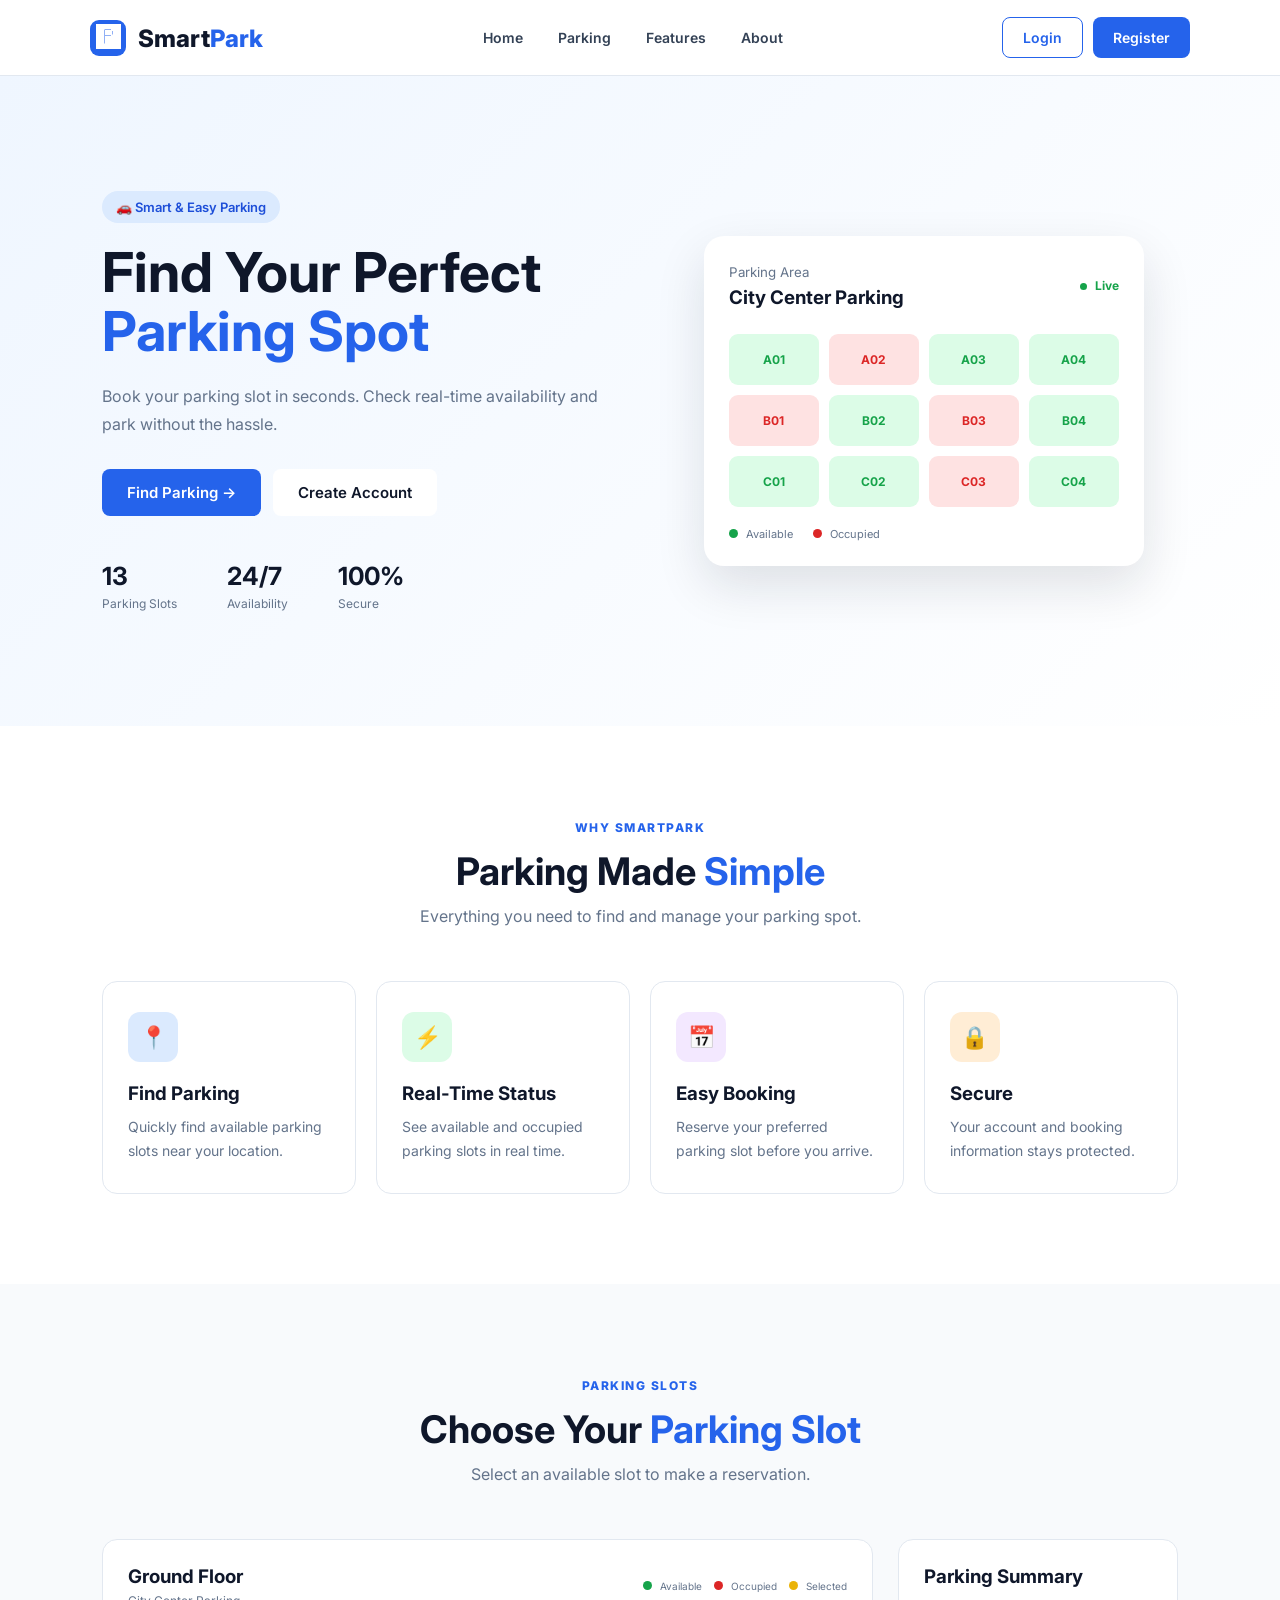
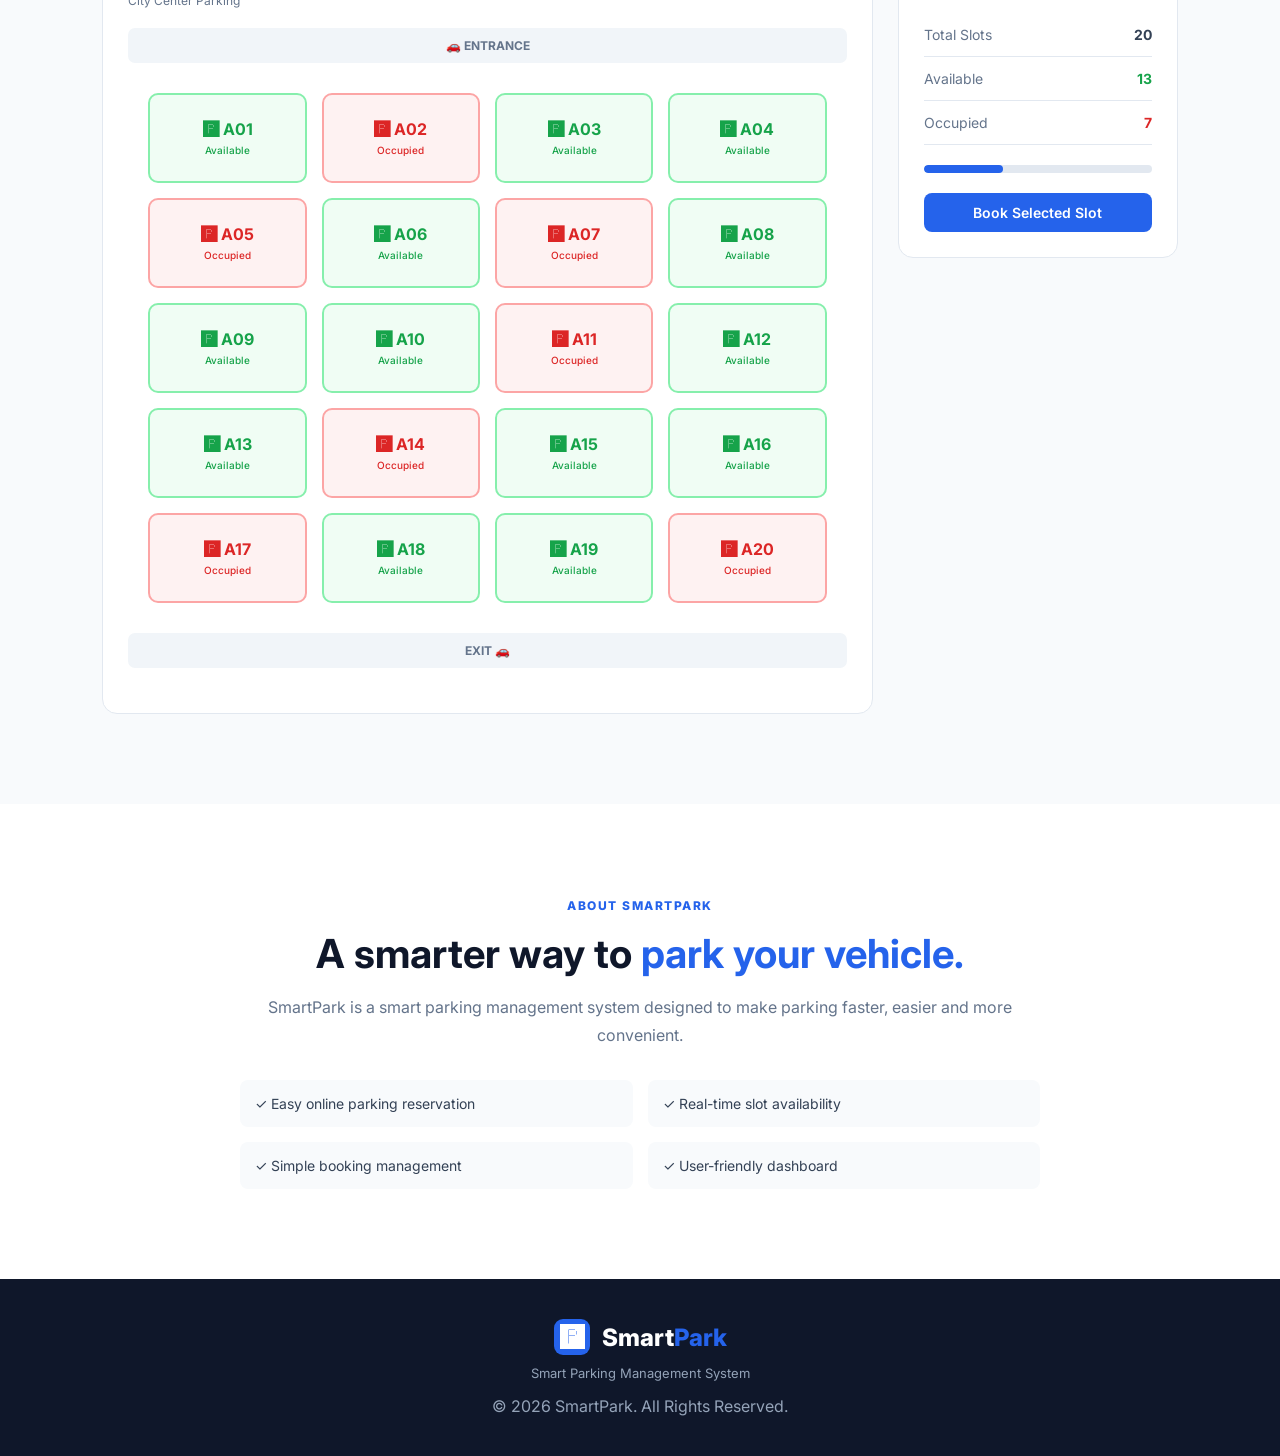
==== src/main/resources/static/index.html @ 247ecb67 "feat: complete SmartPark smart working parking system with live hybrid engine and admin controls" ====
<!DOCTYPE html>
<html lang="en">
<head>
    <meta charset="UTF-8">
    <meta name="viewport" content="width=device-width, initial-scale=1.0">
    <title>SmartPark - Smart Parking System</title>

    <link rel="preconnect" href="https://fonts.googleapis.com">
    <link rel="preconnect" href="https://fonts.gstatic.com" crossorigin>
    <link href="https://fonts.googleapis.com/css2?family=Inter:wght@400;500;600;700;800&display=swap" rel="stylesheet">

    <link rel="stylesheet" href="style.css">
</head>

<body>

<!-- ================= NAVBAR ================= -->
<header class="navbar">

    <div class="logo">
        <span class="logo-icon">🅿</span>
        Smart<span>Park</span>
    </div>

    <nav id="mainNav">
        <a href="#home" onclick="if(window.innerWidth<=768)toggleMenu()">Home</a>
        <a href="#parking" onclick="if(window.innerWidth<=768)toggleMenu()">Parking</a>
        <a href="#features" onclick="if(window.innerWidth<=768)toggleMenu()">Features</a>
        <a href="#about" onclick="if(window.innerWidth<=768)toggleMenu()">About</a>
        <div class="mobile-only-buttons" id="mobileNavButtons" style="display:none; flex-direction:column; gap:10px; margin-top:12px; padding-top:12px; border-top:1px solid #e2e8f0;"></div>
    </nav>

    <div class="nav-buttons" id="navButtons">

        <button
            class="btn btn-outline"
            onclick="openLogin()">
            Login
        </button>

        <button
            class="btn btn-primary"
            onclick="openRegister()">
            Register
        </button>

    </div>

    <button
        class="mobile-menu"
        onclick="toggleMenu()">
        ☰
    </button>

</header>

<!-- ================= HERO ================= -->
<section class="hero" id="home">

    <div class="hero-content">

        <div class="badge">
            🚗 Smart & Easy Parking
        </div>

        <h1>
            Find Your Perfect
            <span>Parking Spot</span>
        </h1>

        <p>
            Book your parking slot in seconds. Check real-time
            availability and park without the hassle.
        </p>

        <div class="hero-buttons">
            <button class="btn btn-primary btn-large"
                    onclick="scrollToParking()">
                Find Parking →
            </button>

            <button class="btn btn-white btn-large"
                    onclick="openRegister()">
                Create Account
            </button>
        </div>

        <div class="hero-stats">
            <div>
                <strong id="heroSlots">48</strong>
                <span>Parking Slots</span>
            </div>

            <div>
                <strong>24/7</strong>
                <span>Availability</span>
            </div>

            <div>
                <strong>100%</strong>
                <span>Secure</span>
            </div>
        </div>

    </div>

    <div class="hero-visual">

        <div class="parking-card">

            <div class="card-top">
                <div>
                    <small>Parking Area</small>
                    <h3>City Center Parking</h3>
                </div>

                <span class="live">
                    <i></i> Live
                </span>
            </div>

            <div class="mini-map">

                <div class="mini-slot available">A01</div>
                <div class="mini-slot occupied">A02</div>
                <div class="mini-slot available">A03</div>
                <div class="mini-slot available">A04</div>

                <div class="mini-slot occupied">B01</div>
                <div class="mini-slot available">B02</div>
                <div class="mini-slot occupied">B03</div>
                <div class="mini-slot available">B04</div>

                <div class="mini-slot available">C01</div>
                <div class="mini-slot available">C02</div>
                <div class="mini-slot occupied">C03</div>
                <div class="mini-slot available">C04</div>

            </div>

            <div class="map-footer">
                <span><i class="dot green"></i> Available</span>
                <span><i class="dot red"></i> Occupied</span>
            </div>

        </div>

    </div>

</section>


<!-- ================= FEATURES ================= -->
<section class="section" id="features">

    <div class="section-heading">
        <span class="section-label">WHY SMARTPARK</span>
        <h2>Parking Made <span>Simple</span></h2>
        <p>
            Everything you need to find and manage your parking spot.
        </p>
    </div>

    <div class="features-grid">

        <div class="feature-card">
            <div class="feature-icon blue">📍</div>
            <h3>Find Parking</h3>
            <p>
                Quickly find available parking slots near your location.
            </p>
        </div>

        <div class="feature-card">
            <div class="feature-icon green">⚡</div>
            <h3>Real-Time Status</h3>
            <p>
                See available and occupied parking slots in real time.
            </p>
        </div>

        <div class="feature-card">
            <div class="feature-icon purple">📅</div>
            <h3>Easy Booking</h3>
            <p>
                Reserve your preferred parking slot before you arrive.
            </p>
        </div>

        <div class="feature-card">
            <div class="feature-icon orange">🔒</div>
            <h3>Secure</h3>
            <p>
                Your account and booking information stays protected.
            </p>
        </div>

    </div>

</section>


<!-- ================= PARKING ================= -->
<section class="section parking-section" id="parking">

    <div class="section-heading">
        <span class="section-label">PARKING SLOTS</span>
        <h2>Choose Your <span>Parking Slot</span></h2>
        <p>Select an available slot to make a reservation.</p>
    </div>

    <div class="parking-layout">

        <div class="parking-area">

            <div class="parking-toolbar">
                <div>
                    <h3>Ground Floor</h3>
                    <p>City Center Parking</p>
                </div>

                <div class="legend">
                    <span><i class="dot green"></i> Available</span>
                    <span><i class="dot red"></i> Occupied</span>
                    <span><i class="dot yellow"></i> Selected</span>
                </div>
            </div>

            <div class="entrance">
                🚗 ENTRANCE
            </div>

            <div class="parking-grid" id="parkingGrid">
                <!-- JavaScript slots -->
            </div>

            <div class="exit">
                EXIT 🚗
            </div>

        </div>

        <aside class="availability-card">

            <h3>Parking Summary</h3>

            <div class="summary-item">
                <span>Total Slots</span>
                <strong id="totalSlots">20</strong>
            </div>

            <div class="summary-item">
                <span>Available</span>
                <strong class="green-text" id="availableSlots">12</strong>
            </div>

            <div class="summary-item">
                <span>Occupied</span>
                <strong class="red-text" id="occupiedSlots">8</strong>
            </div>

            <div class="progress">
                <div id="progressBar"></div>
            </div>

            <button class="btn btn-primary full-btn"
                    onclick="bookSelectedSlot()">
                Book Selected Slot
            </button>

        </aside>

    </div>

</section>


<!-- ================= ABOUT ================= -->
<section class="section about-section" id="about">

    <div class="about-content">

        <span class="section-label">ABOUT SMARTPARK</span>

        <h2>
            A smarter way to
            <span>park your vehicle.</span>
        </h2>

        <p>
            SmartPark is a smart parking management system designed
            to make parking faster, easier and more convenient.
        </p>

        <div class="about-points">
            <div>✓ Easy online parking reservation</div>
            <div>✓ Real-time slot availability</div>
            <div>✓ Simple booking management</div>
            <div>✓ User-friendly dashboard</div>
        </div>

    </div>

</section>


<!-- ================= FOOTER ================= -->
<footer>

    <div class="footer-content">

        <div class="logo">
            <span class="logo-icon">🅿</span>
            Smart<span>Park</span>
        </div>

        <p>
            Smart Parking Management System
        </p>

        <div>
            © 2026 SmartPark. All Rights Reserved.
        </div>

    </div>

</footer>


<!-- ================= LOGIN MODAL ================= -->
<div class="modal-overlay" id="loginModal">

    <div class="modal">

        <button class="close-btn" onclick="closeModal('loginModal')">
            ×
        </button>

        <div class="modal-icon">🔐</div>

        <h2>Welcome Back</h2>
        <p>Login to manage your parking bookings.</p>

        <form onsubmit="loginUser(event)">

            <label>Email</label>
            <input
                type="email"
                id="loginEmail"
                placeholder="Enter your email"
                required
            >

            <label>Password</label>

            <div class="password-field">
                <input
                    type="password"
                    id="loginPassword"
                    placeholder="Enter password"
                    required
                >

                <button type="button"
                        onclick="togglePassword('loginPassword')">
                    👁
                </button>
            </div>

            <button class="btn btn-primary full-btn">
                Login
            </button>

        </form>

        <p class="switch-text">
            Don't have an account?
            <button onclick="switchToRegister()">Register</button>
        </p>

        <div style="font-size:12px; color:#475569; background:#f1f5f9; border-radius:10px; padding:12px; margin-top:16px; border:1px solid #e2e8f0; line-height:1.6;">
            <div style="font-weight:700; color:#1e293b; margin-bottom:4px;">?? Quick Demo Credentials:</div>
            <div>� <strong>Admin:</strong> <code style="background:#e2e8f0; padding:1px 4px; border-radius:4px;">admin@smartpark.com</code> / <code style="background:#e2e8f0; padding:1px 4px; border-radius:4px;">admin123</code></div>
            <div>� <strong>User:</strong> <code style="background:#e2e8f0; padding:1px 4px; border-radius:4px;">demo@user.com</code> / <code style="background:#e2e8f0; padding:1px 4px; border-radius:4px;">user123</code></div>
        </div>

    </div>

</div>


<!-- ================= REGISTER MODAL ================= -->
<div class="modal-overlay" id="registerModal">

    <div class="modal">

        <button class="close-btn"
                onclick="closeModal('registerModal')">
            ×
        </button>

        <div class="modal-icon">👤</div>

        <h2>Create Account</h2>
        <p>Register to book your parking slot.</p>

        <form onsubmit="registerUser(event)">

            <label>Full Name</label>
            <input
                type="text"
                id="registerName"
                placeholder="Enter your name"
                required
            >

            <label>Email</label>
            <input
                type="email"
                id="registerEmail"
                placeholder="Enter your email"
                required
            >

            <label>Password</label>
            <input
                type="password"
                id="registerPassword"
                placeholder="Create password"
                required
            >

            <label>Vehicle Number</label>
            <input
                type="text"
                id="registerVehicle"
                placeholder="e.g. BR01AB1234"
                required
            >

            <button class="btn btn-primary full-btn">
                Create Account
            </button>

        </form>

        <p class="switch-text">
            Already have an account?
            <button onclick="switchToLogin()">Login</button>
        </p>

    </div>

</div>


<!-- ================= BOOKING MODAL ================= -->
<div class="modal-overlay" id="bookingModal">

    <div class="modal">

        <button class="close-btn"
                onclick="closeModal('bookingModal')">
            ×
        </button>

        <div class="modal-icon">🅿️</div>

        <h2>Book Parking Slot</h2>

        <p>
            Selected Slot:
            <strong id="selectedSlotText">A01</strong>
        </p>

        <form onsubmit="confirmBooking(event)">

            <label>Vehicle Number</label>

            <input
                type="text"
                id="bookingVehicle"
                placeholder="e.g. BR01AB1234"
                required
            >

            <label>Date</label>

            <input
                type="date"
                id="bookingDate"
                required
            >

            <label>Parking Duration</label>

            <select id="bookingDuration">

                <option value="1">1 Hour - ₹20</option>
                <option value="2">2 Hours - ₹40</option>
                <option value="3">3 Hours - ₹60</option>
                <option value="4">4 Hours - ₹80</option>
                <option value="5">5 Hours - ₹100</option>

            </select>

            <div class="price-box">
                <span>Total Amount</span>
                <strong id="bookingPrice">₹20</strong>
            </div>

            <button class="btn btn-primary full-btn">
                Confirm Booking
            </button>

        </form>

    </div>

</div>


<!-- ================= DASHBOARD MODAL ================= -->
<div class="modal-overlay" id="dashboardModal">

    <div class="modal dashboard-modal">

        <button class="close-btn"
                onclick="closeModal('dashboardModal')">
            ×
        </button>

        <div class="dashboard-header">
            <div class="avatar" id="dashboardAvatar">U</div>

            <div>
                <h2 id="dashboardName">User</h2>
                <p id="dashboardEmail">user@email.com</p>
            </div>
        </div>

        <div class="dashboard-stats">

            <div>
                <strong id="myBookingCount">0</strong>
                <span>Bookings</span>
            </div>

            <div>
                <strong id="myActiveCount">0</strong>
                <span>Active</span>
            </div>

            <div>
                <strong id="mySpent">₹0</strong>
                <span>Total Spent</span>
            </div>

        </div>

        <h3 class="booking-title">My Bookings</h3>

        <div id="myBookings">
            <p class="empty-state">
                No bookings yet.
            </p>
        </div>

        <button class="btn btn-outline full-btn"
                onclick="logoutUser()">
            Logout
        </button>

    </div>

</div>
<!-- ================= ADMIN DASHBOARD ================= -->
<div class="modal-overlay" id="adminDashboardModal">

    <div class="modal dashboard-modal admin-dashboard-modal">

        <button class="close-btn"
                onclick="closeModal('adminDashboardModal')">
            ×
        </button>

        <div class="dashboard-header">

            <div class="avatar">
                A
            </div>

            <div>
                <h2>Admin Dashboard</h2>
                <p>SmartPark Management Panel</p>
            </div>

        </div>


        <!-- ADMIN STATS -->

        <div class="dashboard-stats">

            <div>
                <strong id="adminTotalSlots">0</strong>
                <span>Total Slots</span>
            </div>

            <div>
                <strong id="adminAvailableSlots">0</strong>
                <span>Available</span>
            </div>

            <div>
                <strong id="adminOccupiedSlots">0</strong>
                <span>Occupied</span>
            </div>

            <div>
                <strong id="adminTotalBookings">0</strong>
                <span>Bookings</span>
            </div>

        </div>


        <!-- SLOT MANAGEMENT -->

        <h3 class="booking-title">
            🅿️ Parking Slot Management
        </h3>

        <div id="adminSlotsList">

            <p class="empty-state">
                Loading parking slots...
            </p>

        </div>


        <!-- BOOKINGS -->

        <h3 class="booking-title">
            📋 Booking Management
        </h3>

        <div id="adminBookingsList">

            <p class="empty-state">
                Loading bookings...
            </p>

        </div>


        <button
            class="btn btn-outline full-btn"
            onclick="logoutUser()">

            Logout

        </button>

    </div>

</div>


<!-- ================= TOAST ================= -->
<div class="toast" id="toast">
    <span id="toastIcon">✓</span>
    <span id="toastMessage">Success</span>
</div>


<script src="script.js"></script>

</body>
</html>
---- src/main/resources/static/style.css ----
* {
    margin: 0;
    padding: 0;
    box-sizing: border-box;
}

:root {
    --primary: #2563eb;
    --primary-dark: #1d4ed8;
    --dark: #0f172a;
    --text: #334155;
    --muted: #64748b;
    --light: #f8fafc;
    --border: #e2e8f0;
    --green: #16a34a;
    --red: #dc2626;
    --yellow: #eab308;
}

html {
    scroll-behavior: smooth;
}

body {
    font-family: "Inter", sans-serif;
    background: #ffffff;
    color: var(--text);
}

button,
input,
select {
    font-family: inherit;
}

button {
    cursor: pointer;
}

/* ================= NAVBAR ================= */

.navbar {
    height: 76px;
    padding: 0 7%;
    display: flex;
    align-items: center;
    justify-content: space-between;
    background: white;
    border-bottom: 1px solid var(--border);
    position: sticky;
    top: 0;
    z-index: 1000;
}

.logo {
    font-size: 24px;
    font-weight: 800;
    color: var(--dark);
}

.logo span:last-child {
    color: var(--primary);
}

.logo-icon {
    display: inline-flex;
    width: 36px;
    height: 36px;
    background: var(--primary);
    color: white;
    align-items: center;
    justify-content: center;
    border-radius: 9px;
    margin-right: 7px;
}

nav {
    display: flex;
    gap: 35px;
}

nav a {
    text-decoration: none;
    color: var(--text);
    font-size: 14px;
    font-weight: 600;
}

nav a:hover {
    color: var(--primary);
}

.nav-buttons {
    display: flex;
    gap: 10px;
}

.btn {
    border: none;
    padding: 11px 20px;
    border-radius: 8px;
    font-weight: 600;
    font-size: 14px;
    transition: 0.2s;
}

.btn-primary {
    background: var(--primary);
    color: white;
}

.btn-primary:hover {
    background: var(--primary-dark);
    transform: translateY(-1px);
}

.btn-outline {
    background: white;
    color: var(--primary);
    border: 1px solid var(--primary);
}

.btn-outline:hover {
    background: #eff6ff;
}

.btn-white {
    background: white;
    color: var(--dark);
}

.btn-large {
    padding: 14px 25px;
    font-size: 15px;
}

.mobile-menu {
    display: none;
    border: none;
    background: none;
    font-size: 25px;
}


/* ================= HERO ================= */

.hero {
    min-height: 650px;
    padding: 80px 8%;
    background: linear-gradient(135deg, #eff6ff, #ffffff);
    display: grid;
    grid-template-columns: 1fr 1fr;
    align-items: center;
    gap: 60px;
}

.badge {
    display: inline-block;
    padding: 8px 14px;
    background: #dbeafe;
    color: #1d4ed8;
    border-radius: 30px;
    font-size: 13px;
    font-weight: 600;
    margin-bottom: 20px;
}

.hero h1 {
    font-size: 55px;
    line-height: 1.08;
    color: var(--dark);
    margin-bottom: 20px;
}

.hero h1 span,
.section-heading h2 span,
.about-content h2 span {
    color: var(--primary);
}

.hero p {
    max-width: 570px;
    color: var(--muted);
    line-height: 1.8;
    font-size: 16px;
}

.hero-buttons {
    display: flex;
    gap: 12px;
    margin-top: 30px;
}

.hero-stats {
    display: flex;
    gap: 50px;
    margin-top: 45px;
}

.hero-stats div {
    display: flex;
    flex-direction: column;
    gap: 5px;
}

.hero-stats strong {
    font-size: 25px;
    color: var(--dark);
}

.hero-stats span {
    color: var(--muted);
    font-size: 12px;
}

.hero-visual {
    display: flex;
    justify-content: center;
}

.parking-card {
    width: 440px;
    padding: 25px;
    background: white;
    border-radius: 20px;
    box-shadow: 0 20px 50px rgba(15, 23, 42, 0.12);
}

.card-top {
    display: flex;
    justify-content: space-between;
    align-items: center;
}

.card-top small {
    color: var(--muted);
}

.card-top h3 {
    margin-top: 5px;
    color: var(--dark);
}

.live {
    color: var(--green);
    font-size: 12px;
    font-weight: 700;
}

.live i {
    display: inline-block;
    width: 7px;
    height: 7px;
    background: var(--green);
    border-radius: 50%;
    margin-right: 5px;
}

.mini-map {
    margin-top: 25px;
    display: grid;
    grid-template-columns: repeat(4, 1fr);
    gap: 10px;
}

.mini-slot {
    padding: 18px 5px;
    text-align: center;
    border-radius: 9px;
    font-size: 12px;
    font-weight: 700;
}

.mini-slot.available {
    background: #dcfce7;
    color: var(--green);
}

.mini-slot.occupied {
    background: #fee2e2;
    color: var(--red);
}

.map-footer {
    margin-top: 20px;
    display: flex;
    gap: 20px;
    font-size: 11px;
    color: var(--muted);
}

.dot {
    display: inline-block;
    width: 9px;
    height: 9px;
    border-radius: 50%;
    margin-right: 5px;
}

.dot.green {
    background: var(--green);
}

.dot.red {
    background: var(--red);
}

.dot.yellow {
    background: var(--yellow);
}


/* ================= COMMON SECTION ================= */

.section {
    padding: 90px 8%;
}

.section-heading {
    text-align: center;
    margin-bottom: 55px;
}

.section-label {
    color: var(--primary);
    font-size: 12px;
    font-weight: 800;
    letter-spacing: 1.5px;
}

.section-heading h2 {
    font-size: 38px;
    color: var(--dark);
    margin: 12px 0;
}

.section-heading p {
    color: var(--muted);
}


/* ================= FEATURES ================= */

.features-grid {
    display: grid;
    grid-template-columns: repeat(4, 1fr);
    gap: 20px;
}

.feature-card {
    padding: 30px 25px;
    border: 1px solid var(--border);
    border-radius: 15px;
    transition: 0.25s;
}

.feature-card:hover {
    transform: translateY(-5px);
    box-shadow: 0 15px 35px rgba(15, 23, 42, 0.08);
}

.feature-icon {
    width: 50px;
    height: 50px;
    border-radius: 12px;
    display: flex;
    align-items: center;
    justify-content: center;
    font-size: 22px;
    margin-bottom: 20px;
}

.feature-icon.blue {
    background: #dbeafe;
}

.feature-icon.green {
    background: #dcfce7;
}

.feature-icon.purple {
    background: #f3e8ff;
}

.feature-icon.orange {
    background: #ffedd5;
}

.feature-card h3 {
    color: var(--dark);
    margin-bottom: 10px;
}

.feature-card p {
    color: var(--muted);
    font-size: 14px;
    line-height: 1.7;
}


/* ================= PARKING ================= */

.parking-section {
    background: #f8fafc;
}

.parking-layout {
    max-width: 1100px;
    margin: auto;
    display: grid;
    grid-template-columns: 1fr 280px;
    gap: 25px;
}

.parking-area {
    background: white;
    border: 1px solid var(--border);
    border-radius: 15px;
    padding: 25px;
}

.parking-toolbar {
    display: flex;
    justify-content: space-between;
    align-items: center;
}

.parking-toolbar h3 {
    color: var(--dark);
}

.parking-toolbar p {
    color: var(--muted);
    font-size: 12px;
    margin-top: 5px;
}

.legend {
    display: flex;
    gap: 12px;
    font-size: 10px;
    color: var(--muted);
}

.entrance,
.exit {
    margin: 20px auto;
    text-align: center;
    padding: 10px;
    background: #f1f5f9;
    border-radius: 7px;
    font-size: 12px;
    font-weight: 700;
    color: var(--muted);
}

.parking-grid {
    display: grid;
    grid-template-columns: repeat(4, 1fr);
    gap: 15px;
    padding: 10px 20px;
}

.parking-slot {
    height: 90px;
    border-radius: 10px;
    border: 2px solid;
    display: flex;
    flex-direction: column;
    justify-content: center;
    align-items: center;
    font-weight: 700;
    transition: 0.2s;
    background: white;
}

.parking-slot span {
    font-size: 10px;
    margin-top: 5px;
    font-weight: 500;
}

.parking-slot.available {
    border-color: #86efac;
    background: #f0fdf4;
    color: var(--green);
}

.parking-slot.available:hover {
    background: #dcfce7;
    transform: scale(1.03);
}

.parking-slot.occupied {
    border-color: #fca5a5;
    background: #fef2f2;
    color: var(--red);
    cursor: not-allowed;
}

.parking-slot.selected {
    border-color: var(--yellow);
    background: #fefce8;
    color: #a16207;
    box-shadow: 0 0 0 3px #fef08a;
}

.availability-card {
    background: white;
    border: 1px solid var(--border);
    border-radius: 15px;
    padding: 25px;
    height: fit-content;
}

.availability-card h3 {
    color: var(--dark);
    margin-bottom: 25px;
}

.summary-item {
    display: flex;
    justify-content: space-between;
    padding: 13px 0;
    border-bottom: 1px solid var(--border);
    font-size: 14px;
}

.summary-item span {
    color: var(--muted);
}

.green-text {
    color: var(--green) !important;
}

.red-text {
    color: var(--red) !important;
}

.progress {
    height: 8px;
    background: #e2e8f0;
    border-radius: 10px;
    margin: 20px 0;
    overflow: hidden;
}

.progress div {
    height: 100%;
    background: var(--primary);
    width: 40%;
    border-radius: 10px;
}

.full-btn {
    width: 100%;
}


/* ================= ABOUT ================= */

.about-section {
    background: white;
}

.about-content {
    max-width: 800px;
    margin: auto;
    text-align: center;
}

.about-content h2 {
    font-size: 40px;
    color: var(--dark);
    margin: 15px 0;
}

.about-content > p {
    color: var(--muted);
    line-height: 1.8;
}

.about-points {
    margin-top: 30px;
    display: grid;
    grid-template-columns: 1fr 1fr;
    gap: 15px;
    text-align: left;
}

.about-points div {
    background: #f8fafc;
    padding: 15px;
    border-radius: 8px;
    font-size: 14px;
}


/* ================= FOOTER ================= */

footer {
    background: var(--dark);
    color: #94a3b8;
    padding: 40px 8%;
}

.footer-content {
    text-align: center;
}

.footer-content .logo {
    color: white;
    margin-bottom: 10px;
}

.footer-content p {
    margin-bottom: 15px;
    font-size: 13px;
}


/* ================= MODALS ================= */

.modal-overlay {
    position: fixed;
    inset: 0;
    background: rgba(15, 23, 42, 0.6);
    backdrop-filter: blur(5px);
    display: none;
    align-items: center;
    justify-content: center;
    z-index: 2000;
    padding: 20px;
}

.modal-overlay.active {
    display: flex;
}

.modal {
    background: white;
    width: 420px;
    max-width: 100%;
    max-height: 90vh;
    overflow-y: auto;
    border-radius: 18px;
    padding: 30px;
    position: relative;
    box-shadow: 0 30px 80px rgba(0,0,0,0.2);
}

.close-btn {
    position: absolute;
    right: 20px;
    top: 15px;
    border: none;
    background: none;
    font-size: 25px;
    color: var(--muted);
}

.modal-icon {
    width: 55px;
    height: 55px;
    background: #dbeafe;
    display: flex;
    align-items: center;
    justify-content: center;
    border-radius: 13px;
    font-size: 24px;
    margin-bottom: 15px;
}

.modal h2 {
    color: var(--dark);
}

.modal > p {
    color: var(--muted);
    font-size: 13px;
    margin: 7px 0 25px;
}

.modal form {
    display: flex;
    flex-direction: column;
    gap: 9px;
}

.modal label {
    font-size: 12px;
    font-weight: 600;
    color: var(--dark);
    margin-top: 6px;
}

.modal input,
.modal select {
    width: 100%;
    padding: 12px 13px;
    border: 1px solid var(--border);
    border-radius: 8px;
    outline: none;
    font-size: 13px;
}

.modal input:focus,
.modal select:focus {
    border-color: var(--primary);
    box-shadow: 0 0 0 3px #dbeafe;
}

.password-field {
    position: relative;
}

.password-field input {
    padding-right: 45px;
}

.password-field button {
    position: absolute;
    right: 10px;
    top: 8px;
    border: none;
    background: none;
}

.switch-text {
    text-align: center;
    margin-top: 20px !important;
    margin-bottom: 0 !important;
}

.switch-text button {
    border: none;
    background: none;
    color: var(--primary);
    font-weight: 700;
}

.price-box {
    display: flex;
    justify-content: space-between;
    padding: 15px;
    margin: 8px 0;
    background: #f8fafc;
    border-radius: 8px;
}

.price-box strong {
    color: var(--primary);
}


/* ================= DASHBOARD ================= */

.dashboard-modal {
    width: 600px;
}

.dashboard-header {
    display: flex;
    gap: 15px;
    align-items: center;
    margin-bottom: 25px;
}

.avatar {
    width: 55px;
    height: 55px;
    border-radius: 50%;
    background: var(--primary);
    color: white;
    display: flex;
    justify-content: center;
    align-items: center;
    font-size: 22px;
    font-weight: 800;
}

.dashboard-header h2 {
    margin: 0;
}

.dashboard-header p {
    margin: 5px 0 0;
    color: var(--muted);
    font-size: 12px;
}

.dashboard-stats {
    display: grid;
    grid-template-columns: repeat(3, 1fr);
    gap: 12px;
    margin-bottom: 25px;
}

.dashboard-stats div {
    padding: 18px;
    background: #f8fafc;
    border-radius: 10px;
    text-align: center;
}

.dashboard-stats strong,
.dashboard-stats span {
    display: block;
}

.dashboard-stats strong {
    font-size: 22px;
    color: var(--primary);
}

.dashboard-stats span {
    margin-top: 5px;
    font-size: 11px;
    color: var(--muted);
}

.booking-title {
    margin-bottom: 12px;
}

.booking-item {
    border: 1px solid var(--border);
    border-radius: 10px;
    padding: 15px;
    margin-bottom: 10px;
}

.booking-item-top {
    display: flex;
    justify-content: space-between;
}

.booking-item h4 {
    color: var(--dark);
}

.booking-item p {
    margin-top: 5px;
    font-size: 12px;
    color: var(--muted);
}

.status {
    font-size: 10px;
    padding: 5px 8px;
    border-radius: 20px;
    font-weight: 700;
}

.status.active {
    background: #dcfce7;
    color: var(--green);
}

.status.cancelled {
    background: #fee2e2;
    color: var(--red);
}

.empty-state {
    text-align: center;
    color: var(--muted);
    padding: 20px;
}


/* ================= TOAST ================= */

.toast {
    position: fixed;
    right: 25px;
    bottom: 25px;
    background: var(--dark);
    color: white;
    padding: 14px 20px;
    border-radius: 9px;
    display: flex;
    gap: 10px;
    align-items: center;
    transform: translateY(100px);
    opacity: 0;
    transition: 0.3s;
    z-index: 5000;
    font-size: 13px;
}

.toast.show {
    transform: translateY(0);
    opacity: 1;
}


/* ================= RESPONSIVE ================= */

@media (max-width: 900px) {

    .hero {
        grid-template-columns: 1fr;
        text-align: center;
    }

    .hero p {
        margin: auto;
    }

    .hero-buttons,
    .hero-stats {
        justify-content: center;
    }

    .features-grid {
        grid-template-columns: 1fr 1fr;
    }

    .parking-layout {
        grid-template-columns: 1fr;
    }
}

@media (max-width: 650px) {

    .navbar {
        padding: 0 5%;
    }

    nav,
    .nav-buttons {
        display: none;
    }

    .mobile-menu {
        display: block;
    }

    nav.mobile-open {
        display: flex;
        position: absolute;
        top: 76px;
        left: 0;
        right: 0;
        background: white;
        flex-direction: column;
        padding: 20px;
        border-bottom: 1px solid var(--border);
    }

    .hero {
        padding: 60px 5%;
    }

    .hero h1 {
        font-size: 40px;
    }

    .hero-stats {
        gap: 25px;
    }

    .parking-card {
        width: 100%;
    }

    .features-grid {
        grid-template-columns: 1fr;
    }

    .section {
        padding: 65px 5%;
    }

    .section-heading h2 {
        font-size: 30px;
    }

    .parking-grid {
        grid-template-columns: repeat(2, 1fr);
    }

    .parking-toolbar {
        flex-direction: column;
        align-items: flex-start;
        gap: 15px;
    }

    .about-points {
        grid-template-columns: 1fr;
    }

    .dashboard-stats {
        grid-template-columns: 1fr 1fr 1fr;
    }
}
/* ================= MY BOOKINGS ACTIONS ================= */

.booking-card {
    background: #ffffff;
    border: 1px solid #e5e7eb;
    border-radius: 16px;
    padding: 20px;
    margin-bottom: 16px;
    box-shadow: 0 4px 12px rgba(0,0,0,0.06);
}

.booking-card-header {
    display: flex;
    justify-content: space-between;
    align-items: center;
    gap: 15px;
    margin-bottom: 16px;
}

.booking-card-header h4 {
    margin: 0 0 5px;
    font-size: 18px;
}

.booking-card-header span {
    font-size: 13px;
    color: #777;
}

.booking-status {
    padding: 6px 12px;
    border-radius: 20px;
    font-size: 12px !important;
    font-weight: 600;
}

.booking-status.active {
    background: #e8f7ee;
    color: #16803c;
}

.booking-status.parked {
    background: #e8f1ff;
    color: #2563eb;
}

.booking-status.completed {
    background: #eee;
    color: #555;
}

.booking-status.cancelled {
    background: #fdecec;
    color: #d64545;
}

.booking-details,
.booking-status-info {
    display: grid;
    grid-template-columns: repeat(4, 1fr);
    gap: 12px;
    margin-bottom: 16px;
}

.booking-status-info {
    grid-template-columns: repeat(3, 1fr);
    padding-top: 14px;
    border-top: 1px solid #eee;
}

.booking-details div,
.booking-status-info div {
    display: flex;
    flex-direction: column;
    gap: 4px;
}

.booking-details small,
.booking-status-info small {
    color: #888;
    font-size: 12px;
}

.booking-details strong,
.booking-status-info strong {
    color: #333;
    font-size: 14px;
    word-break: break-word;
}

.booking-actions {
    display: flex;
    flex-wrap: wrap;
    gap: 10px;
    padding-top: 15px;
    border-top: 1px solid #eee;
}

.booking-actions .btn {
    padding: 9px 15px;
    border-radius: 8px;
    cursor: pointer;
}

@media (max-width: 700px) {

    .booking-details,
    .booking-status-info {
        grid-template-columns: 1fr 1fr;
    }

    .booking-actions {
        flex-direction: column;
    }

    .booking-actions .btn {
        width: 100%;
    }
}
@media (max-width: 768px) {
    nav.mobile-open #mobileNavButtons {
        display: flex !important;
    }
}
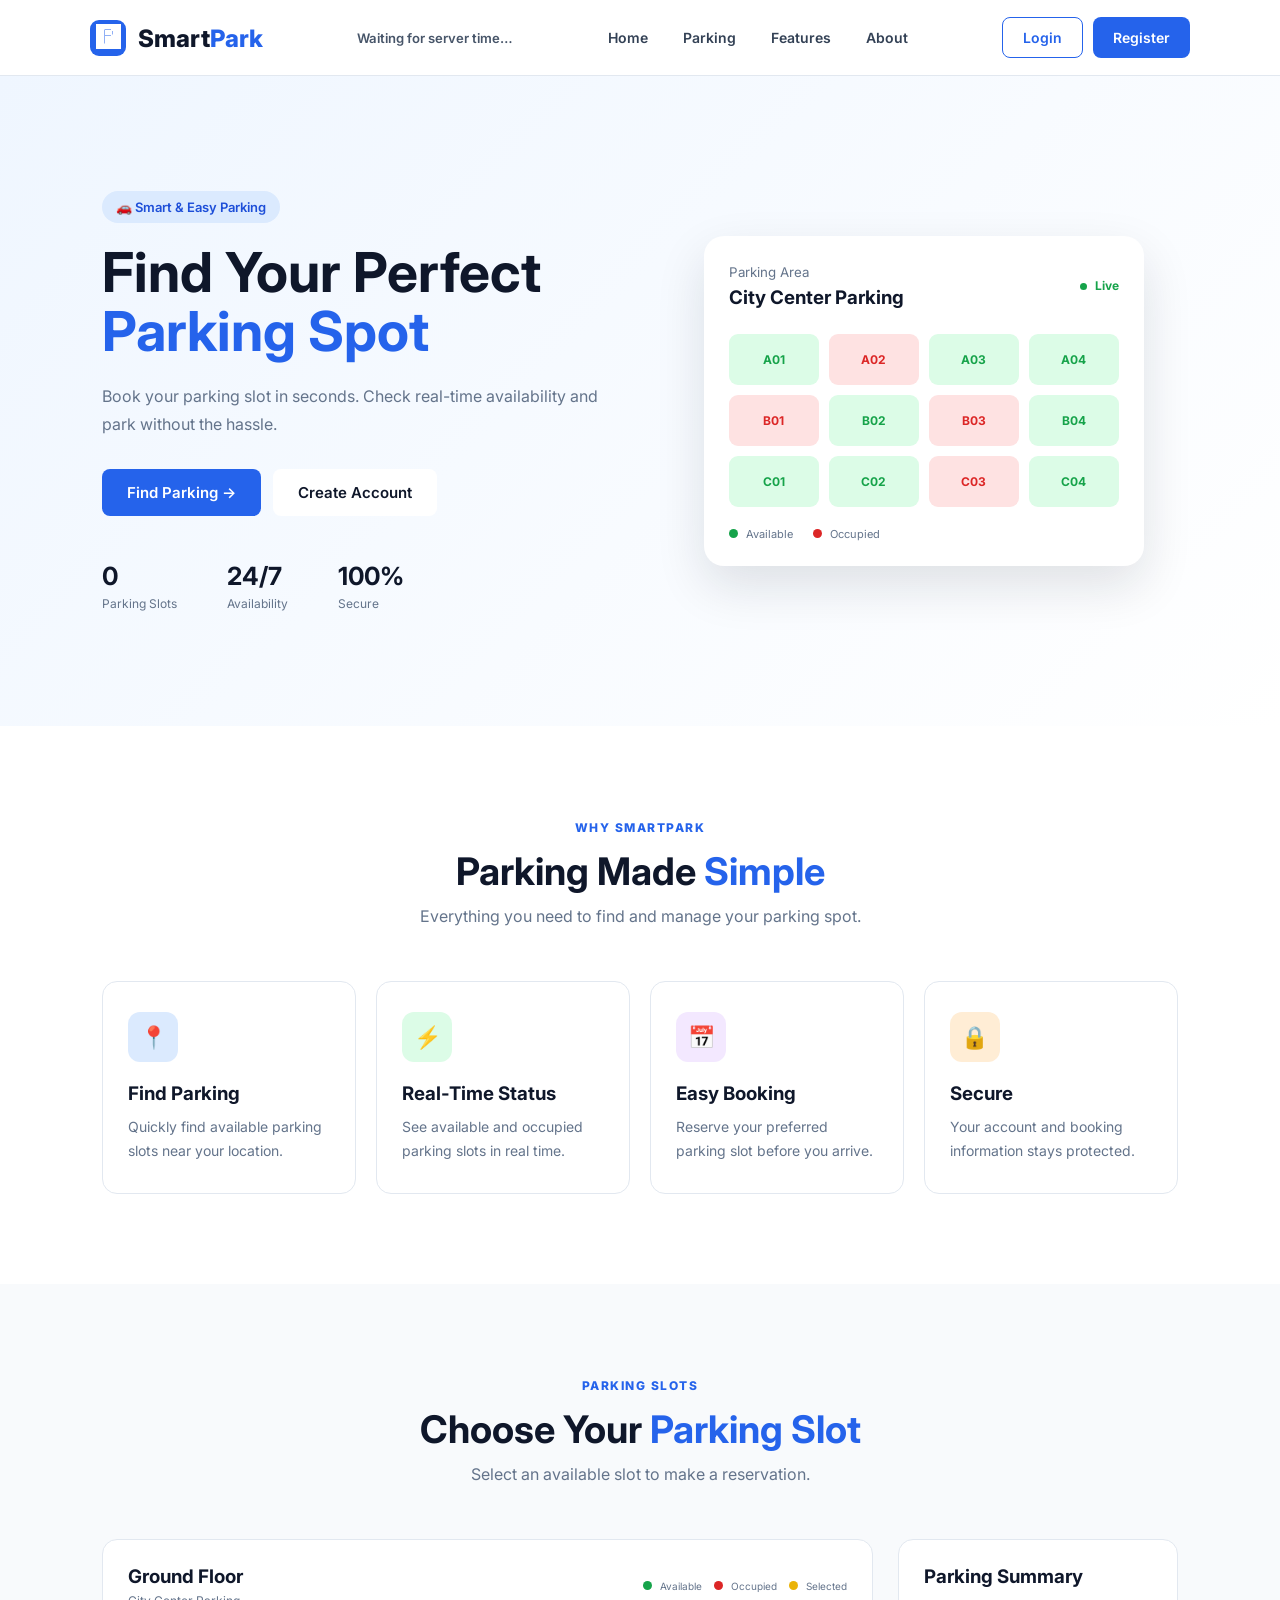
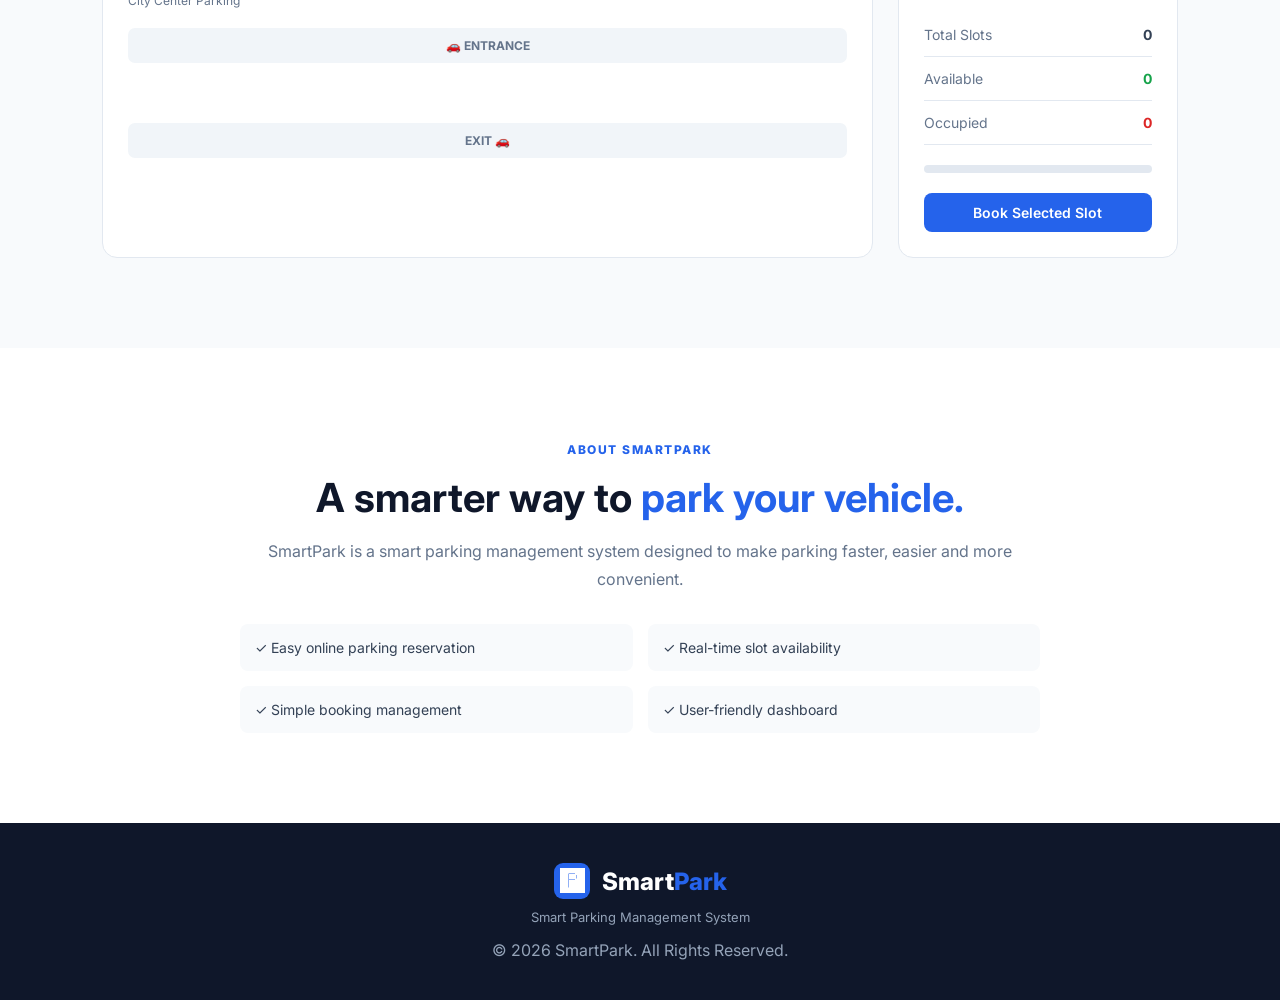
==== commit 4d297a44: "Prepare shared live sync and secure cloud backend Co-authored-by: Copilot <223556219+Copilot@users.n" ====
--- a/src/main/resources/static/index.html
+++ b/src/main/resources/static/index.html
@@ -21,6 +21,8 @@
         <span class="logo-icon">🅿</span>
         Smart<span>Park</span>
     </div>
+
+    <div class="server-clock" id="serverClock" aria-live="off">Syncing server time…</div>
 
     <nav id="mainNav">
         <a href="#home" onclick="if(window.innerWidth<=768)toggleMenu()">Home</a>
@@ -378,10 +380,8 @@
             <button onclick="switchToRegister()">Register</button>
         </p>
 
-        <div style="font-size:12px; color:#475569; background:#f1f5f9; border-radius:10px; padding:12px; margin-top:16px; border:1px solid #e2e8f0; line-height:1.6;">
-            <div style="font-weight:700; color:#1e293b; margin-bottom:4px;">?? Quick Demo Credentials:</div>
-            <div>� <strong>Admin:</strong> <code style="background:#e2e8f0; padding:1px 4px; border-radius:4px;">admin@smartpark.com</code> / <code style="background:#e2e8f0; padding:1px 4px; border-radius:4px;">admin123</code></div>
-            <div>� <strong>User:</strong> <code style="background:#e2e8f0; padding:1px 4px; border-radius:4px;">demo@user.com</code> / <code style="background:#e2e8f0; padding:1px 4px; border-radius:4px;">user123</code></div>
+        <div class="login-note">
+            Live accounts are stored securely on the shared server. Use Register to create an account.
         </div>
 
     </div>
@@ -675,6 +675,7 @@
 </div>
 
 
+<script src="config.js"></script>
 <script src="script.js"></script>
 
 </body>
--- a/src/main/resources/static/style.css
+++ b/src/main/resources/static/style.css
@@ -1,1122 +1,1359 @@
-* {
-    margin: 0;
-    padding: 0;
-    box-sizing: border-box;
-}
-
-:root {
-    --primary: #2563eb;
-    --primary-dark: #1d4ed8;
-    --dark: #0f172a;
-    --text: #334155;
-    --muted: #64748b;
-    --light: #f8fafc;
-    --border: #e2e8f0;
-    --green: #16a34a;
-    --red: #dc2626;
-    --yellow: #eab308;
-}
-
-html {
-    scroll-behavior: smooth;
-}
-
-body {
-    font-family: "Inter", sans-serif;
-    background: #ffffff;
-    color: var(--text);
-}
-
-button,
-input,
-select {
-    font-family: inherit;
-}
-
-button {
-    cursor: pointer;
-}
-
-/* ================= NAVBAR ================= */
-
-.navbar {
-    height: 76px;
-    padding: 0 7%;
-    display: flex;
-    align-items: center;
-    justify-content: space-between;
-    background: white;
-    border-bottom: 1px solid var(--border);
-    position: sticky;
-    top: 0;
-    z-index: 1000;
-}
-
-.logo {
-    font-size: 24px;
-    font-weight: 800;
-    color: var(--dark);
-}
-
-.logo span:last-child {
-    color: var(--primary);
-}
-
-.logo-icon {
-    display: inline-flex;
-    width: 36px;
-    height: 36px;
-    background: var(--primary);
-    color: white;
-    align-items: center;
-    justify-content: center;
-    border-radius: 9px;
-    margin-right: 7px;
-}
-
-nav {
-    display: flex;
-    gap: 35px;
-}
-
-nav a {
-    text-decoration: none;
-    color: var(--text);
-    font-size: 14px;
-    font-weight: 600;
-}
-
-nav a:hover {
-    color: var(--primary);
-}
-
-.nav-buttons {
-    display: flex;
-    gap: 10px;
-}
-
-.btn {
-    border: none;
-    padding: 11px 20px;
-    border-radius: 8px;
-    font-weight: 600;
-    font-size: 14px;
-    transition: 0.2s;
-}
-
-.btn-primary {
-    background: var(--primary);
-    color: white;
-}
-
-.btn-primary:hover {
-    background: var(--primary-dark);
-    transform: translateY(-1px);
-}
-
-.btn-outline {
-    background: white;
-    color: var(--primary);
-    border: 1px solid var(--primary);
-}
-
-.btn-outline:hover {
-    background: #eff6ff;
-}
-
-.btn-white {
-    background: white;
-    color: var(--dark);
-}
-
-.btn-large {
-    padding: 14px 25px;
-    font-size: 15px;
-}
-
-.mobile-menu {
-    display: none;
-    border: none;
-    background: none;
-    font-size: 25px;
-}
-
-
-/* ================= HERO ================= */
-
-.hero {
-    min-height: 650px;
-    padding: 80px 8%;
-    background: linear-gradient(135deg, #eff6ff, #ffffff);
-    display: grid;
-    grid-template-columns: 1fr 1fr;
-    align-items: center;
-    gap: 60px;
-}
-
-.badge {
-    display: inline-block;
-    padding: 8px 14px;
-    background: #dbeafe;
-    color: #1d4ed8;
-    border-radius: 30px;
-    font-size: 13px;
-    font-weight: 600;
-    margin-bottom: 20px;
-}
-
-.hero h1 {
-    font-size: 55px;
-    line-height: 1.08;
-    color: var(--dark);
-    margin-bottom: 20px;
-}
-
-.hero h1 span,
-.section-heading h2 span,
-.about-content h2 span {
-    color: var(--primary);
-}
-
-.hero p {
-    max-width: 570px;
-    color: var(--muted);
-    line-height: 1.8;
-    font-size: 16px;
-}
-
-.hero-buttons {
-    display: flex;
-    gap: 12px;
-    margin-top: 30px;
-}
-
-.hero-stats {
-    display: flex;
-    gap: 50px;
-    margin-top: 45px;
-}
-
-.hero-stats div {
-    display: flex;
-    flex-direction: column;
-    gap: 5px;
-}
-
-.hero-stats strong {
-    font-size: 25px;
-    color: var(--dark);
-}
-
-.hero-stats span {
-    color: var(--muted);
-    font-size: 12px;
-}
-
-.hero-visual {
-    display: flex;
-    justify-content: center;
-}
-
-.parking-card {
-    width: 440px;
-    padding: 25px;
-    background: white;
-    border-radius: 20px;
-    box-shadow: 0 20px 50px rgba(15, 23, 42, 0.12);
-}
-
-.card-top {
-    display: flex;
-    justify-content: space-between;
-    align-items: center;
-}
-
-.card-top small {
-    color: var(--muted);
-}
-
-.card-top h3 {
-    margin-top: 5px;
-    color: var(--dark);
-}
-
-.live {
-    color: var(--green);
-    font-size: 12px;
-    font-weight: 700;
-}
-
-.live i {
-    display: inline-block;
-    width: 7px;
-    height: 7px;
-    background: var(--green);
-    border-radius: 50%;
-    margin-right: 5px;
-}
-
-.mini-map {
-    margin-top: 25px;
-    display: grid;
-    grid-template-columns: repeat(4, 1fr);
-    gap: 10px;
-}
-
-.mini-slot {
-    padding: 18px 5px;
-    text-align: center;
-    border-radius: 9px;
-    font-size: 12px;
-    font-weight: 700;
-}
-
-.mini-slot.available {
-    background: #dcfce7;
-    color: var(--green);
-}
-
-.mini-slot.occupied {
-    background: #fee2e2;
-    color: var(--red);
-}
-
-.map-footer {
-    margin-top: 20px;
-    display: flex;
-    gap: 20px;
-    font-size: 11px;
-    color: var(--muted);
-}
-
-.dot {
-    display: inline-block;
-    width: 9px;
-    height: 9px;
-    border-radius: 50%;
-    margin-right: 5px;
-}
-
-.dot.green {
-    background: var(--green);
-}
-
-.dot.red {
-    background: var(--red);
-}
-
-.dot.yellow {
-    background: var(--yellow);
-}
-
-
-/* ================= COMMON SECTION ================= */
-
-.section {
-    padding: 90px 8%;
-}
-
-.section-heading {
-    text-align: center;
-    margin-bottom: 55px;
-}
-
-.section-label {
-    color: var(--primary);
-    font-size: 12px;
-    font-weight: 800;
-    letter-spacing: 1.5px;
-}
-
-.section-heading h2 {
-    font-size: 38px;
-    color: var(--dark);
-    margin: 12px 0;
-}
-
-.section-heading p {
-    color: var(--muted);
-}
-
-
-/* ================= FEATURES ================= */
-
-.features-grid {
-    display: grid;
-    grid-template-columns: repeat(4, 1fr);
-    gap: 20px;
-}
-
-.feature-card {
-    padding: 30px 25px;
-    border: 1px solid var(--border);
-    border-radius: 15px;
-    transition: 0.25s;
-}
-
-.feature-card:hover {
-    transform: translateY(-5px);
-    box-shadow: 0 15px 35px rgba(15, 23, 42, 0.08);
-}
-
-.feature-icon {
-    width: 50px;
-    height: 50px;
-    border-radius: 12px;
-    display: flex;
-    align-items: center;
-    justify-content: center;
-    font-size: 22px;
-    margin-bottom: 20px;
-}
-
-.feature-icon.blue {
-    background: #dbeafe;
-}
-
-.feature-icon.green {
-    background: #dcfce7;
-}
-
-.feature-icon.purple {
-    background: #f3e8ff;
-}
-
-.feature-icon.orange {
-    background: #ffedd5;
-}
-
-.feature-card h3 {
-    color: var(--dark);
-    margin-bottom: 10px;
-}
-
-.feature-card p {
-    color: var(--muted);
-    font-size: 14px;
-    line-height: 1.7;
-}
-
-
-/* ================= PARKING ================= */
-
-.parking-section {
-    background: #f8fafc;
-}
-
-.parking-layout {
-    max-width: 1100px;
-    margin: auto;
-    display: grid;
-    grid-template-columns: 1fr 280px;
-    gap: 25px;
-}
-
-.parking-area {
-    background: white;
-    border: 1px solid var(--border);
-    border-radius: 15px;
-    padding: 25px;
-}
-
-.parking-toolbar {
-    display: flex;
-    justify-content: space-between;
-    align-items: center;
-}
-
-.parking-toolbar h3 {
-    color: var(--dark);
-}
-
-.parking-toolbar p {
-    color: var(--muted);
-    font-size: 12px;
-    margin-top: 5px;
-}
-
-.legend {
-    display: flex;
-    gap: 12px;
-    font-size: 10px;
-    color: var(--muted);
-}
-
-.entrance,
-.exit {
-    margin: 20px auto;
-    text-align: center;
-    padding: 10px;
-    background: #f1f5f9;
-    border-radius: 7px;
-    font-size: 12px;
-    font-weight: 700;
-    color: var(--muted);
-}
-
-.parking-grid {
-    display: grid;
-    grid-template-columns: repeat(4, 1fr);
-    gap: 15px;
-    padding: 10px 20px;
-}
-
-.parking-slot {
-    height: 90px;
-    border-radius: 10px;
-    border: 2px solid;
-    display: flex;
-    flex-direction: column;
-    justify-content: center;
-    align-items: center;
-    font-weight: 700;
-    transition: 0.2s;
-    background: white;
-}
-
-.parking-slot span {
-    font-size: 10px;
-    margin-top: 5px;
-    font-weight: 500;
-}
-
-.parking-slot.available {
-    border-color: #86efac;
-    background: #f0fdf4;
-    color: var(--green);
-}
-
-.parking-slot.available:hover {
-    background: #dcfce7;
-    transform: scale(1.03);
-}
-
-.parking-slot.occupied {
-    border-color: #fca5a5;
-    background: #fef2f2;
-    color: var(--red);
-    cursor: not-allowed;
-}
-
-.parking-slot.selected {
-    border-color: var(--yellow);
-    background: #fefce8;
-    color: #a16207;
-    box-shadow: 0 0 0 3px #fef08a;
-}
-
-.availability-card {
-    background: white;
-    border: 1px solid var(--border);
-    border-radius: 15px;
-    padding: 25px;
-    height: fit-content;
-}
-
-.availability-card h3 {
-    color: var(--dark);
-    margin-bottom: 25px;
-}
-
-.summary-item {
-    display: flex;
-    justify-content: space-between;
-    padding: 13px 0;
-    border-bottom: 1px solid var(--border);
-    font-size: 14px;
-}
-
-.summary-item span {
-    color: var(--muted);
-}
-
-.green-text {
-    color: var(--green) !important;
-}
-
-.red-text {
-    color: var(--red) !important;
-}
-
-.progress {
-    height: 8px;
-    background: #e2e8f0;
-    border-radius: 10px;
-    margin: 20px 0;
-    overflow: hidden;
-}
-
-.progress div {
-    height: 100%;
-    background: var(--primary);
-    width: 40%;
-    border-radius: 10px;
-}
-
-.full-btn {
-    width: 100%;
-}
-
-
-/* ================= ABOUT ================= */
-
-.about-section {
-    background: white;
-}
-
-.about-content {
-    max-width: 800px;
-    margin: auto;
-    text-align: center;
-}
-
-.about-content h2 {
-    font-size: 40px;
-    color: var(--dark);
-    margin: 15px 0;
-}
-
-.about-content > p {
-    color: var(--muted);
-    line-height: 1.8;
-}
-
-.about-points {
-    margin-top: 30px;
-    display: grid;
-    grid-template-columns: 1fr 1fr;
-    gap: 15px;
-    text-align: left;
-}
-
-.about-points div {
-    background: #f8fafc;
-    padding: 15px;
-    border-radius: 8px;
-    font-size: 14px;
-}
-
-
-/* ================= FOOTER ================= */
-
-footer {
-    background: var(--dark);
-    color: #94a3b8;
-    padding: 40px 8%;
-}
-
-.footer-content {
-    text-align: center;
-}
-
-.footer-content .logo {
-    color: white;
-    margin-bottom: 10px;
-}
-
-.footer-content p {
-    margin-bottom: 15px;
-    font-size: 13px;
-}
-
-
-/* ================= MODALS ================= */
-
-.modal-overlay {
-    position: fixed;
-    inset: 0;
-    background: rgba(15, 23, 42, 0.6);
-    backdrop-filter: blur(5px);
-    display: none;
-    align-items: center;
-    justify-content: center;
-    z-index: 2000;
-    padding: 20px;
-}
-
-.modal-overlay.active {
-    display: flex;
-}
-
-.modal {
-    background: white;
-    width: 420px;
-    max-width: 100%;
-    max-height: 90vh;
-    overflow-y: auto;
-    border-radius: 18px;
-    padding: 30px;
-    position: relative;
-    box-shadow: 0 30px 80px rgba(0,0,0,0.2);
-}
-
-.close-btn {
-    position: absolute;
-    right: 20px;
-    top: 15px;
-    border: none;
-    background: none;
-    font-size: 25px;
-    color: var(--muted);
-}
-
-.modal-icon {
-    width: 55px;
-    height: 55px;
-    background: #dbeafe;
-    display: flex;
-    align-items: center;
-    justify-content: center;
-    border-radius: 13px;
-    font-size: 24px;
-    margin-bottom: 15px;
-}
-
-.modal h2 {
-    color: var(--dark);
-}
-
-.modal > p {
-    color: var(--muted);
-    font-size: 13px;
-    margin: 7px 0 25px;
-}
-
-.modal form {
-    display: flex;
-    flex-direction: column;
-    gap: 9px;
-}
-
-.modal label {
-    font-size: 12px;
-    font-weight: 600;
-    color: var(--dark);
-    margin-top: 6px;
-}
-
-.modal input,
-.modal select {
-    width: 100%;
-    padding: 12px 13px;
-    border: 1px solid var(--border);
-    border-radius: 8px;
-    outline: none;
-    font-size: 13px;
-}
-
-.modal input:focus,
-.modal select:focus {
-    border-color: var(--primary);
-    box-shadow: 0 0 0 3px #dbeafe;
-}
-
-.password-field {
-    position: relative;
-}
-
-.password-field input {
-    padding-right: 45px;
-}
-
-.password-field button {
-    position: absolute;
-    right: 10px;
-    top: 8px;
-    border: none;
-    background: none;
-}
-
-.switch-text {
-    text-align: center;
-    margin-top: 20px !important;
-    margin-bottom: 0 !important;
-}
-
-.switch-text button {
-    border: none;
-    background: none;
-    color: var(--primary);
-    font-weight: 700;
-}
-
-.price-box {
-    display: flex;
-    justify-content: space-between;
-    padding: 15px;
-    margin: 8px 0;
-    background: #f8fafc;
-    border-radius: 8px;
-}
-
-.price-box strong {
-    color: var(--primary);
-}
-
-
-/* ================= DASHBOARD ================= */
-
-.dashboard-modal {
-    width: 600px;
-}
-
-.dashboard-header {
-    display: flex;
-    gap: 15px;
-    align-items: center;
-    margin-bottom: 25px;
-}
-
-.avatar {
-    width: 55px;
-    height: 55px;
-    border-radius: 50%;
-    background: var(--primary);
-    color: white;
-    display: flex;
-    justify-content: center;
-    align-items: center;
-    font-size: 22px;
-    font-weight: 800;
-}
-
-.dashboard-header h2 {
-    margin: 0;
-}
-
-.dashboard-header p {
-    margin: 5px 0 0;
-    color: var(--muted);
-    font-size: 12px;
-}
-
-.dashboard-stats {
-    display: grid;
-    grid-template-columns: repeat(3, 1fr);
-    gap: 12px;
-    margin-bottom: 25px;
-}
-
-.dashboard-stats div {
-    padding: 18px;
-    background: #f8fafc;
-    border-radius: 10px;
-    text-align: center;
-}
-
-.dashboard-stats strong,
-.dashboard-stats span {
-    display: block;
-}
-
-.dashboard-stats strong {
-    font-size: 22px;
-    color: var(--primary);
-}
-
-.dashboard-stats span {
-    margin-top: 5px;
-    font-size: 11px;
-    color: var(--muted);
-}
-
-.booking-title {
-    margin-bottom: 12px;
-}
-
-.booking-item {
-    border: 1px solid var(--border);
-    border-radius: 10px;
-    padding: 15px;
-    margin-bottom: 10px;
-}
-
-.booking-item-top {
-    display: flex;
-    justify-content: space-between;
-}
-
-.booking-item h4 {
-    color: var(--dark);
-}
-
-.booking-item p {
-    margin-top: 5px;
-    font-size: 12px;
-    color: var(--muted);
-}
-
-.status {
-    font-size: 10px;
-    padding: 5px 8px;
-    border-radius: 20px;
-    font-weight: 700;
-}
-
-.status.active {
-    background: #dcfce7;
-    color: var(--green);
-}
-
-.status.cancelled {
-    background: #fee2e2;
-    color: var(--red);
-}
-
-.empty-state {
-    text-align: center;
-    color: var(--muted);
-    padding: 20px;
-}
-
-
-/* ================= TOAST ================= */
-
-.toast {
-    position: fixed;
-    right: 25px;
-    bottom: 25px;
-    background: var(--dark);
-    color: white;
-    padding: 14px 20px;
-    border-radius: 9px;
-    display: flex;
-    gap: 10px;
-    align-items: center;
-    transform: translateY(100px);
-    opacity: 0;
-    transition: 0.3s;
-    z-index: 5000;
-    font-size: 13px;
-}
-
-.toast.show {
-    transform: translateY(0);
-    opacity: 1;
-}
-
-
-/* ================= RESPONSIVE ================= */
-
-@media (max-width: 900px) {
-
-    .hero {
-        grid-template-columns: 1fr;
-        text-align: center;
-    }
-
-    .hero p {
-        margin: auto;
-    }
-
-    .hero-buttons,
-    .hero-stats {
-        justify-content: center;
-    }
-
-    .features-grid {
-        grid-template-columns: 1fr 1fr;
-    }
-
-    .parking-layout {
-        grid-template-columns: 1fr;
-    }
-}
-
-@media (max-width: 650px) {
-
-    .navbar {
-        padding: 0 5%;
-    }
-
-    nav,
-    .nav-buttons {
-        display: none;
-    }
-
-    .mobile-menu {
-        display: block;
-    }
-
-    nav.mobile-open {
-        display: flex;
-        position: absolute;
-        top: 76px;
-        left: 0;
-        right: 0;
-        background: white;
-        flex-direction: column;
-        padding: 20px;
-        border-bottom: 1px solid var(--border);
-    }
-
-    .hero {
-        padding: 60px 5%;
-    }
-
-    .hero h1 {
-        font-size: 40px;
-    }
-
-    .hero-stats {
-        gap: 25px;
-    }
-
-    .parking-card {
-        width: 100%;
-    }
-
-    .features-grid {
-        grid-template-columns: 1fr;
-    }
-
-    .section {
-        padding: 65px 5%;
-    }
-
-    .section-heading h2 {
-        font-size: 30px;
-    }
-
-    .parking-grid {
-        grid-template-columns: repeat(2, 1fr);
-    }
-
-    .parking-toolbar {
-        flex-direction: column;
-        align-items: flex-start;
-        gap: 15px;
-    }
-
-    .about-points {
-        grid-template-columns: 1fr;
-    }
-
-    .dashboard-stats {
-        grid-template-columns: 1fr 1fr 1fr;
-    }
-}
-/* ================= MY BOOKINGS ACTIONS ================= */
-
-.booking-card {
-    background: #ffffff;
-    border: 1px solid #e5e7eb;
-    border-radius: 16px;
-    padding: 20px;
-    margin-bottom: 16px;
-    box-shadow: 0 4px 12px rgba(0,0,0,0.06);
-}
-
-.booking-card-header {
-    display: flex;
-    justify-content: space-between;
-    align-items: center;
-    gap: 15px;
-    margin-bottom: 16px;
-}
-
-.booking-card-header h4 {
-    margin: 0 0 5px;
-    font-size: 18px;
-}
-
-.booking-card-header span {
-    font-size: 13px;
-    color: #777;
-}
-
-.booking-status {
-    padding: 6px 12px;
-    border-radius: 20px;
-    font-size: 12px !important;
-    font-weight: 600;
-}
-
-.booking-status.active {
-    background: #e8f7ee;
-    color: #16803c;
-}
-
-.booking-status.parked {
-    background: #e8f1ff;
-    color: #2563eb;
-}
-
-.booking-status.completed {
-    background: #eee;
-    color: #555;
-}
-
-.booking-status.cancelled {
-    background: #fdecec;
-    color: #d64545;
-}
-
-.booking-details,
-.booking-status-info {
-    display: grid;
-    grid-template-columns: repeat(4, 1fr);
-    gap: 12px;
-    margin-bottom: 16px;
-}
-
-.booking-status-info {
-    grid-template-columns: repeat(3, 1fr);
-    padding-top: 14px;
-    border-top: 1px solid #eee;
-}
-
-.booking-details div,
-.booking-status-info div {
-    display: flex;
-    flex-direction: column;
-    gap: 4px;
-}
-
-.booking-details small,
-.booking-status-info small {
-    color: #888;
-    font-size: 12px;
-}
-
-.booking-details strong,
-.booking-status-info strong {
-    color: #333;
-    font-size: 14px;
-    word-break: break-word;
-}
-
-.booking-actions {
-    display: flex;
-    flex-wrap: wrap;
-    gap: 10px;
-    padding-top: 15px;
-    border-top: 1px solid #eee;
-}
-
-.booking-actions .btn {
-    padding: 9px 15px;
-    border-radius: 8px;
-    cursor: pointer;
-}
-
-@media (max-width: 700px) {
-
-    .booking-details,
-    .booking-status-info {
-        grid-template-columns: 1fr 1fr;
-    }
-
-    .booking-actions {
-        flex-direction: column;
-    }
-
-    .booking-actions .btn {
-        width: 100%;
-    }
-}
-@media (max-width: 768px) {
-    nav.mobile-open #mobileNavButtons {
-        display: flex !important;
-    }
+﻿* {
+    margin: 0;
+    padding: 0;
+    box-sizing: border-box;
+}
+
+:root {
+    --primary: #2563eb;
+    --primary-dark: #1d4ed8;
+    --dark: #0f172a;
+    --text: #334155;
+    --muted: #64748b;
+    --light: #f8fafc;
+    --border: #e2e8f0;
+    --green: #16a34a;
+    --red: #dc2626;
+    --yellow: #eab308;
+}
+
+html {
+    scroll-behavior: smooth;
+}
+
+body {
+    font-family: "Inter", sans-serif;
+    background: #ffffff;
+    color: var(--text);
+}
+
+button,
+input,
+select {
+    font-family: inherit;
+}
+
+button {
+    cursor: pointer;
+}
+
+/* ================= NAVBAR ================= */
+
+.navbar {
+    height: 76px;
+    padding: 0 7%;
+    display: flex;
+    align-items: center;
+    justify-content: space-between;
+    background: white;
+    border-bottom: 1px solid var(--border);
+    position: sticky;
+    top: 0;
+    z-index: 1000;
+}
+
+.server-clock {
+    color: #475569;
+    font-size: 0.82rem;
+    font-weight: 600;
+    white-space: nowrap;
+}
+
+.login-note {
+    margin-top: 16px;
+    padding: 12px;
+    border: 1px solid #e2e8f0;
+    border-radius: 10px;
+    background: #f1f5f9;
+    color: #475569;
+    font-size: 12px;
+    line-height: 1.6;
+}
+
+.logo {
+    font-size: 24px;
+    font-weight: 800;
+    color: var(--dark);
+}
+
+.logo span:last-child {
+    color: var(--primary);
+}
+
+.logo-icon {
+    display: inline-flex;
+    width: 36px;
+    height: 36px;
+    background: var(--primary);
+    color: white;
+    align-items: center;
+    justify-content: center;
+    border-radius: 9px;
+    margin-right: 7px;
+}
+
+nav {
+    display: flex;
+    gap: 35px;
+}
+
+nav a {
+    text-decoration: none;
+    color: var(--text);
+    font-size: 14px;
+    font-weight: 600;
+}
+
+nav a:hover {
+    color: var(--primary);
+}
+
+.nav-buttons {
+    display: flex;
+    gap: 10px;
+}
+
+.btn {
+    border: none;
+    padding: 11px 20px;
+    border-radius: 8px;
+    font-weight: 600;
+    font-size: 14px;
+    transition: 0.2s;
+}
+
+.btn-primary {
+    background: var(--primary);
+    color: white;
+}
+
+.btn-primary:hover {
+    background: var(--primary-dark);
+    transform: translateY(-1px);
+}
+
+.btn-outline {
+    background: white;
+    color: var(--primary);
+    border: 1px solid var(--primary);
+}
+
+.btn-outline:hover {
+    background: #eff6ff;
+}
+
+.btn-white {
+    background: white;
+    color: var(--dark);
+}
+
+.btn-large {
+    padding: 14px 25px;
+    font-size: 15px;
+}
+
+.mobile-menu {
+    display: none;
+    border: none;
+    background: none;
+    font-size: 25px;
+}
+
+
+/* ================= HERO ================= */
+
+.hero {
+    min-height: 650px;
+    padding: 80px 8%;
+    background: linear-gradient(135deg, #eff6ff, #ffffff);
+    display: grid;
+    grid-template-columns: 1fr 1fr;
+    align-items: center;
+    gap: 60px;
+}
+
+.badge {
+    display: inline-block;
+    padding: 8px 14px;
+    background: #dbeafe;
+    color: #1d4ed8;
+    border-radius: 30px;
+    font-size: 13px;
+    font-weight: 600;
+    margin-bottom: 20px;
+}
+
+.hero h1 {
+    font-size: 55px;
+    line-height: 1.08;
+    color: var(--dark);
+    margin-bottom: 20px;
+}
+
+.hero h1 span,
+.section-heading h2 span,
+.about-content h2 span {
+    color: var(--primary);
+}
+
+.hero p {
+    max-width: 570px;
+    color: var(--muted);
+    line-height: 1.8;
+    font-size: 16px;
+}
+
+.hero-buttons {
+    display: flex;
+    gap: 12px;
+    margin-top: 30px;
+}
+
+.hero-stats {
+    display: flex;
+    gap: 50px;
+    margin-top: 45px;
+}
+
+.hero-stats div {
+    display: flex;
+    flex-direction: column;
+    gap: 5px;
+}
+
+.hero-stats strong {
+    font-size: 25px;
+    color: var(--dark);
+}
+
+.hero-stats span {
+    color: var(--muted);
+    font-size: 12px;
+}
+
+.hero-visual {
+    display: flex;
+    justify-content: center;
+}
+
+.parking-card {
+    width: 440px;
+    padding: 25px;
+    background: white;
+    border-radius: 20px;
+    box-shadow: 0 20px 50px rgba(15, 23, 42, 0.12);
+}
+
+.card-top {
+    display: flex;
+    justify-content: space-between;
+    align-items: center;
+}
+
+.card-top small {
+    color: var(--muted);
+}
+
+.card-top h3 {
+    margin-top: 5px;
+    color: var(--dark);
+}
+
+.live {
+    color: var(--green);
+    font-size: 12px;
+    font-weight: 700;
+}
+
+.live i {
+    display: inline-block;
+    width: 7px;
+    height: 7px;
+    background: var(--green);
+    border-radius: 50%;
+    margin-right: 5px;
+}
+
+.mini-map {
+    margin-top: 25px;
+    display: grid;
+    grid-template-columns: repeat(4, 1fr);
+    gap: 10px;
+}
+
+.mini-slot {
+    padding: 18px 5px;
+    text-align: center;
+    border-radius: 9px;
+    font-size: 12px;
+    font-weight: 700;
+}
+
+.mini-slot.available {
+    background: #dcfce7;
+    color: var(--green);
+}
+
+.mini-slot.occupied {
+    background: #fee2e2;
+    color: var(--red);
+}
+
+.map-footer {
+    margin-top: 20px;
+    display: flex;
+    gap: 20px;
+    font-size: 11px;
+    color: var(--muted);
+}
+
+.dot {
+    display: inline-block;
+    width: 9px;
+    height: 9px;
+    border-radius: 50%;
+    margin-right: 5px;
+}
+
+.dot.green {
+    background: var(--green);
+}
+
+.dot.red {
+    background: var(--red);
+}
+
+.dot.yellow {
+    background: var(--yellow);
+}
+
+
+/* ================= COMMON SECTION ================= */
+
+.section {
+    padding: 90px 8%;
+}
+
+.section-heading {
+    text-align: center;
+    margin-bottom: 55px;
+}
+
+.section-label {
+    color: var(--primary);
+    font-size: 12px;
+    font-weight: 800;
+    letter-spacing: 1.5px;
+}
+
+.section-heading h2 {
+    font-size: 38px;
+    color: var(--dark);
+    margin: 12px 0;
+}
+
+.section-heading p {
+    color: var(--muted);
+}
+
+
+/* ================= FEATURES ================= */
+
+.features-grid {
+    display: grid;
+    grid-template-columns: repeat(4, 1fr);
+    gap: 20px;
+}
+
+.feature-card {
+    padding: 30px 25px;
+    border: 1px solid var(--border);
+    border-radius: 15px;
+    transition: 0.25s;
+}
+
+.feature-card:hover {
+    transform: translateY(-5px);
+    box-shadow: 0 15px 35px rgba(15, 23, 42, 0.08);
+}
+
+.feature-icon {
+    width: 50px;
+    height: 50px;
+    border-radius: 12px;
+    display: flex;
+    align-items: center;
+    justify-content: center;
+    font-size: 22px;
+    margin-bottom: 20px;
+}
+
+.feature-icon.blue {
+    background: #dbeafe;
+}
+
+.feature-icon.green {
+    background: #dcfce7;
+}
+
+.feature-icon.purple {
+    background: #f3e8ff;
+}
+
+.feature-icon.orange {
+    background: #ffedd5;
+}
+
+.feature-card h3 {
+    color: var(--dark);
+    margin-bottom: 10px;
+}
+
+.feature-card p {
+    color: var(--muted);
+    font-size: 14px;
+    line-height: 1.7;
+}
+
+
+/* ================= PARKING ================= */
+
+.parking-section {
+    background: #f8fafc;
+}
+
+.parking-layout {
+    max-width: 1100px;
+    margin: auto;
+    display: grid;
+    grid-template-columns: 1fr 280px;
+    gap: 25px;
+}
+
+.parking-area {
+    background: white;
+    border: 1px solid var(--border);
+    border-radius: 15px;
+    padding: 25px;
+}
+
+.parking-toolbar {
+    display: flex;
+    justify-content: space-between;
+    align-items: center;
+}
+
+.parking-toolbar h3 {
+    color: var(--dark);
+}
+
+.parking-toolbar p {
+    color: var(--muted);
+    font-size: 12px;
+    margin-top: 5px;
+}
+
+.legend {
+    display: flex;
+    gap: 12px;
+    font-size: 10px;
+    color: var(--muted);
+}
+
+.entrance,
+.exit {
+    margin: 20px auto;
+    text-align: center;
+    padding: 10px;
+    background: #f1f5f9;
+    border-radius: 7px;
+    font-size: 12px;
+    font-weight: 700;
+    color: var(--muted);
+}
+
+.parking-grid {
+    display: grid;
+    grid-template-columns: repeat(4, 1fr);
+    gap: 15px;
+    padding: 10px 20px;
+}
+
+.parking-slot {
+    height: 90px;
+    border-radius: 10px;
+    border: 2px solid;
+    display: flex;
+    flex-direction: column;
+    justify-content: center;
+    align-items: center;
+    font-weight: 700;
+    transition: 0.2s;
+    background: white;
+}
+
+.parking-slot span {
+    font-size: 10px;
+    margin-top: 5px;
+    font-weight: 500;
+}
+
+.parking-slot.available {
+    border-color: #86efac;
+    background: #f0fdf4;
+    color: var(--green);
+}
+
+.parking-slot.available:hover {
+    background: #dcfce7;
+    transform: scale(1.03);
+}
+
+.parking-slot.occupied {
+    border-color: #fca5a5;
+    background: #fef2f2;
+    color: var(--red);
+    cursor: not-allowed;
+}
+
+.parking-slot.selected {
+    border-color: var(--yellow);
+    background: #fefce8;
+    color: #a16207;
+    box-shadow: 0 0 0 3px #fef08a;
+}
+
+.availability-card {
+    background: white;
+    border: 1px solid var(--border);
+    border-radius: 15px;
+    padding: 25px;
+    height: fit-content;
+}
+
+.availability-card h3 {
+    color: var(--dark);
+    margin-bottom: 25px;
+}
+
+.summary-item {
+    display: flex;
+    justify-content: space-between;
+    padding: 13px 0;
+    border-bottom: 1px solid var(--border);
+    font-size: 14px;
+}
+
+.summary-item span {
+    color: var(--muted);
+}
+
+.green-text {
+    color: var(--green) !important;
+}
+
+.red-text {
+    color: var(--red) !important;
+}
+
+.progress {
+    height: 8px;
+    background: #e2e8f0;
+    border-radius: 10px;
+    margin: 20px 0;
+    overflow: hidden;
+}
+
+.progress div {
+    height: 100%;
+    background: var(--primary);
+    width: 40%;
+    border-radius: 10px;
+}
+
+.full-btn {
+    width: 100%;
+}
+
+
+/* ================= ABOUT ================= */
+
+.about-section {
+    background: white;
+}
+
+.about-content {
+    max-width: 800px;
+    margin: auto;
+    text-align: center;
+}
+
+.about-content h2 {
+    font-size: 40px;
+    color: var(--dark);
+    margin: 15px 0;
+}
+
+.about-content > p {
+    color: var(--muted);
+    line-height: 1.8;
+}
+
+.about-points {
+    margin-top: 30px;
+    display: grid;
+    grid-template-columns: 1fr 1fr;
+    gap: 15px;
+    text-align: left;
+}
+
+.about-points div {
+    background: #f8fafc;
+    padding: 15px;
+    border-radius: 8px;
+    font-size: 14px;
+}
+
+
+/* ================= FOOTER ================= */
+
+footer {
+    background: var(--dark);
+    color: #94a3b8;
+    padding: 40px 8%;
+}
+
+.footer-content {
+    text-align: center;
+}
+
+.footer-content .logo {
+    color: white;
+    margin-bottom: 10px;
+}
+
+.footer-content p {
+    margin-bottom: 15px;
+    font-size: 13px;
+}
+
+
+/* ================= MODALS ================= */
+
+.modal-overlay {
+    position: fixed;
+    inset: 0;
+    background: rgba(15, 23, 42, 0.6);
+    backdrop-filter: blur(5px);
+    display: none;
+    align-items: center;
+    justify-content: center;
+    z-index: 2000;
+    padding: 20px;
+}
+
+.modal-overlay.active {
+    display: flex;
+}
+
+.modal {
+    background: white;
+    width: 420px;
+    max-width: 100%;
+    max-height: 90vh;
+    overflow-y: auto;
+    border-radius: 18px;
+    padding: 30px;
+    position: relative;
+    box-shadow: 0 30px 80px rgba(0,0,0,0.2);
+}
+
+.close-btn {
+    position: absolute;
+    right: 20px;
+    top: 15px;
+    border: none;
+    background: none;
+    font-size: 25px;
+    color: var(--muted);
+}
+
+.modal-icon {
+    width: 55px;
+    height: 55px;
+    background: #dbeafe;
+    display: flex;
+    align-items: center;
+    justify-content: center;
+    border-radius: 13px;
+    font-size: 24px;
+    margin-bottom: 15px;
+}
+
+.modal h2 {
+    color: var(--dark);
+}
+
+.modal > p {
+    color: var(--muted);
+    font-size: 13px;
+    margin: 7px 0 25px;
+}
+
+.modal form {
+    display: flex;
+    flex-direction: column;
+    gap: 9px;
+}
+
+.modal label {
+    font-size: 12px;
+    font-weight: 600;
+    color: var(--dark);
+    margin-top: 6px;
+}
+
+.modal input,
+.modal select {
+    width: 100%;
+    padding: 12px 13px;
+    border: 1px solid var(--border);
+    border-radius: 8px;
+    outline: none;
+    font-size: 13px;
+}
+
+.modal input:focus,
+.modal select:focus {
+    border-color: var(--primary);
+    box-shadow: 0 0 0 3px #dbeafe;
+}
+
+.password-field {
+    position: relative;
+}
+
+.password-field input {
+    padding-right: 45px;
+}
+
+.password-field button {
+    position: absolute;
+    right: 10px;
+    top: 8px;
+    border: none;
+    background: none;
+}
+
+.switch-text {
+    text-align: center;
+    margin-top: 20px !important;
+    margin-bottom: 0 !important;
+}
+
+.switch-text button {
+    border: none;
+    background: none;
+    color: var(--primary);
+    font-weight: 700;
+}
+
+.price-box {
+    display: flex;
+    justify-content: space-between;
+    padding: 15px;
+    margin: 8px 0;
+    background: #f8fafc;
+    border-radius: 8px;
+}
+
+.price-box strong {
+    color: var(--primary);
+}
+
+
+/* ================= DASHBOARD ================= */
+
+.dashboard-modal {
+    width: 600px;
+}
+
+.dashboard-header {
+    display: flex;
+    gap: 15px;
+    align-items: center;
+    margin-bottom: 25px;
+}
+
+.avatar {
+    width: 55px;
+    height: 55px;
+    border-radius: 50%;
+    background: var(--primary);
+    color: white;
+    display: flex;
+    justify-content: center;
+    align-items: center;
+    font-size: 22px;
+    font-weight: 800;
+}
+
+.dashboard-header h2 {
+    margin: 0;
+}
+
+.dashboard-header p {
+    margin: 5px 0 0;
+    color: var(--muted);
+    font-size: 12px;
+}
+
+.dashboard-stats {
+    display: grid;
+    grid-template-columns: repeat(3, 1fr);
+    gap: 12px;
+    margin-bottom: 25px;
+}
+
+.dashboard-stats div {
+    padding: 18px;
+    background: #f8fafc;
+    border-radius: 10px;
+    text-align: center;
+}
+
+.dashboard-stats strong,
+.dashboard-stats span {
+    display: block;
+}
+
+.dashboard-stats strong {
+    font-size: 22px;
+    color: var(--primary);
+}
+
+.dashboard-stats span {
+    margin-top: 5px;
+    font-size: 11px;
+    color: var(--muted);
+}
+
+.booking-title {
+    margin-bottom: 12px;
+}
+
+.booking-item {
+    border: 1px solid var(--border);
+    border-radius: 10px;
+    padding: 15px;
+    margin-bottom: 10px;
+}
+
+.booking-item-top {
+    display: flex;
+    justify-content: space-between;
+}
+
+.booking-item h4 {
+    color: var(--dark);
+}
+
+.booking-item p {
+    margin-top: 5px;
+    font-size: 12px;
+    color: var(--muted);
+}
+
+.status {
+    font-size: 10px;
+    padding: 5px 8px;
+    border-radius: 20px;
+    font-weight: 700;
+}
+
+.status.active {
+    background: #dcfce7;
+    color: var(--green);
+}
+
+.status.cancelled {
+    background: #fee2e2;
+    color: var(--red);
+}
+
+.empty-state {
+    text-align: center;
+    color: var(--muted);
+    padding: 20px;
+}
+
+
+/* ================= TOAST ================= */
+
+.toast {
+    position: fixed;
+    right: 25px;
+    bottom: 25px;
+    background: var(--dark);
+    color: white;
+    padding: 14px 20px;
+    border-radius: 9px;
+    display: flex;
+    gap: 10px;
+    align-items: center;
+    transform: translateY(100px);
+    opacity: 0;
+    transition: 0.3s;
+    z-index: 5000;
+    font-size: 13px;
+}
+
+.toast.show {
+    transform: translateY(0);
+    opacity: 1;
+}
+
+
+/* ================= RESPONSIVE ================= */
+
+@media (max-width: 900px) {
+
+    .hero {
+        grid-template-columns: 1fr;
+        text-align: center;
+    }
+
+    .hero p {
+        margin: auto;
+    }
+
+    .hero-buttons,
+    .hero-stats {
+        justify-content: center;
+    }
+
+    .features-grid {
+        grid-template-columns: 1fr 1fr;
+    }
+
+    .parking-layout {
+        grid-template-columns: 1fr;
+    }
+}
+
+@media (max-width: 650px) {
+
+    .navbar {
+        padding: 0 5%;
+    }
+
+    nav,
+    .nav-buttons {
+        display: none;
+    }
+
+    .mobile-menu {
+        display: block;
+    }
+
+    nav.mobile-open {
+        display: flex;
+        position: absolute;
+        top: 76px;
+        left: 0;
+        right: 0;
+        background: white;
+        flex-direction: column;
+        padding: 20px;
+        border-bottom: 1px solid var(--border);
+    }
+
+    .hero {
+        padding: 60px 5%;
+    }
+
+    .hero h1 {
+        font-size: 40px;
+    }
+
+    .hero-stats {
+        gap: 25px;
+    }
+
+    .parking-card {
+        width: 100%;
+    }
+
+    .features-grid {
+        grid-template-columns: 1fr;
+    }
+
+    .section {
+        padding: 65px 5%;
+    }
+
+    .section-heading h2 {
+        font-size: 30px;
+    }
+
+    .parking-grid {
+        grid-template-columns: repeat(2, 1fr);
+    }
+
+    .parking-toolbar {
+        flex-direction: column;
+        align-items: flex-start;
+        gap: 15px;
+    }
+
+    .about-points {
+        grid-template-columns: 1fr;
+    }
+
+    .dashboard-stats {
+        grid-template-columns: 1fr 1fr 1fr;
+    }
+}
+/* ================= MY BOOKINGS ACTIONS ================= */
+
+.booking-card {
+    background: #ffffff;
+    border: 1px solid #e5e7eb;
+    border-radius: 16px;
+    padding: 20px;
+    margin-bottom: 16px;
+    box-shadow: 0 4px 12px rgba(0,0,0,0.06);
+}
+
+.booking-card-header {
+    display: flex;
+    justify-content: space-between;
+    align-items: center;
+    gap: 15px;
+    margin-bottom: 16px;
+}
+
+.booking-card-header h4 {
+    margin: 0 0 5px;
+    font-size: 18px;
+}
+
+.booking-card-header span {
+    font-size: 13px;
+    color: #777;
+}
+
+.booking-status {
+    padding: 6px 12px;
+    border-radius: 20px;
+    font-size: 12px !important;
+    font-weight: 600;
+}
+
+.booking-status.active {
+    background: #e8f7ee;
+    color: #16803c;
+}
+
+.booking-status.parked {
+    background: #e8f1ff;
+    color: #2563eb;
+}
+
+.booking-status.completed {
+    background: #eee;
+    color: #555;
+}
+
+.booking-status.cancelled {
+    background: #fdecec;
+    color: #d64545;
+}
+
+.booking-details,
+.booking-status-info {
+    display: grid;
+    grid-template-columns: repeat(4, 1fr);
+    gap: 12px;
+    margin-bottom: 16px;
+}
+
+.booking-status-info {
+    grid-template-columns: repeat(3, 1fr);
+    padding-top: 14px;
+    border-top: 1px solid #eee;
+}
+
+.booking-details div,
+.booking-status-info div {
+    display: flex;
+    flex-direction: column;
+    gap: 4px;
+}
+
+.booking-details small,
+.booking-status-info small {
+    color: #888;
+    font-size: 12px;
+}
+
+.booking-details strong,
+.booking-status-info strong {
+    color: #333;
+    font-size: 14px;
+    word-break: break-word;
+}
+
+.booking-actions {
+    display: flex;
+    flex-wrap: wrap;
+    gap: 10px;
+    padding-top: 15px;
+    border-top: 1px solid #eee;
+}
+
+.booking-actions .btn {
+    padding: 9px 15px;
+    border-radius: 8px;
+    cursor: pointer;
+}
+
+@media (max-width: 700px) {
+
+    .booking-details,
+    .booking-status-info {
+        grid-template-columns: 1fr 1fr;
+    }
+
+    .booking-actions {
+        flex-direction: column;
+    }
+
+    .booking-actions .btn {
+        width: 100%;
+    }
+}
+@media (max-width: 768px) {
+    .server-clock {
+        font-size: 0.7rem;
+    }
+    nav.mobile-open #mobileNavButtons {
+        display: flex !important;
+    }
+}
+/* ================= ADMIN CONTROLS ================= */
+
+.admin-dashboard-modal {
+    width: 860px !important;
+    max-width: 96vw !important;
+}
+
+.admin-top-bar {
+    background: #0f172a;
+    color: #f8fafc;
+    padding: 10px 7%;
+    display: flex;
+    align-items: center;
+    justify-content: space-between;
+    font-size: 13px;
+    border-bottom: 2px solid #eab308;
+    position: sticky;
+    top: 76px;
+    z-index: 999;
+    flex-wrap: wrap;
+    gap: 10px;
+}
+
+.admin-top-bar .admin-badge-label {
+    display: inline-flex;
+    align-items: center;
+    gap: 8px;
+    font-weight: 700;
+    color: #fde047;
+}
+
+.admin-top-bar .admin-actions {
+    display: flex;
+    gap: 8px;
+    flex-wrap: wrap;
+}
+
+.admin-pill-btn {
+    background: #1e293b;
+    color: #f8fafc;
+    border: 1px solid #334155;
+    padding: 6px 14px;
+    border-radius: 6px;
+    font-size: 12px;
+    font-weight: 600;
+    cursor: pointer;
+    display: inline-flex;
+    align-items: center;
+    gap: 6px;
+    transition: 0.2s;
+}
+
+.admin-pill-btn:hover {
+    background: #eab308;
+    color: #0f172a;
+    border-color: #eab308;
+}
+
+.admin-pill-btn.primary {
+    background: #2563eb;
+    border-color: #3b82f6;
+}
+
+.admin-pill-btn.primary:hover {
+    background: #1d4ed8;
+    color: white;
+}
+
+.admin-pill-btn.danger {
+    background: #dc2626;
+    border-color: #ef4444;
+}
+
+.admin-pill-btn.danger:hover {
+    background: #b91c1c;
+    color: white;
+}
+
+.admin-tab-nav {
+    display: flex;
+    gap: 8px;
+    border-bottom: 2px solid var(--border);
+    margin-bottom: 20px;
+    padding-bottom: 8px;
+    overflow-x: auto;
+}
+
+.admin-tab-btn {
+    background: #f1f5f9;
+    border: 1px solid #e2e8f0;
+    padding: 9px 16px;
+    border-radius: 8px;
+    font-weight: 600;
+    font-size: 13px;
+    color: var(--text);
+    cursor: pointer;
+    transition: 0.2s;
+    white-space: nowrap;
+}
+
+.admin-tab-btn.active {
+    background: var(--primary);
+    color: white;
+    border-color: var(--primary);
+}
+
+.admin-card-box {
+    background: #f8fafc;
+    border: 1px solid var(--border);
+    border-radius: 12px;
+    padding: 20px;
+    margin-bottom: 20px;
+}
+
+.admin-card-box h4 {
+    margin-bottom: 12px;
+    color: var(--dark);
+    display: flex;
+    align-items: center;
+    gap: 8px;
+}
+
+.admin-form-grid {
+    display: grid;
+    grid-template-columns: repeat(auto-fit, minmax(180px, 1fr));
+    gap: 12px;
+    margin-bottom: 15px;
+}
+
+.admin-form-grid label {
+    font-size: 11px;
+    font-weight: 700;
+    color: var(--text);
+    margin-bottom: 4px;
+    display: block;
+}
+
+.admin-form-grid input,
+.admin-form-grid select {
+    width: 100%;
+    padding: 10px;
+    border: 1px solid var(--border);
+    border-radius: 7px;
+    font-size: 13px;
+    outline: none;
+    background: white;
+}
+
+.admin-form-grid input:focus,
+.admin-form-grid select:focus {
+    border-color: var(--primary);
+}
+
+.btn-success {
+    background: #16a34a;
+    color: white;
+}
+.btn-success:hover {
+    background: #15803d;
+}
+
+.btn-danger {
+    background: #dc2626;
+    color: white;
+}
+.btn-danger:hover {
+    background: #b91c1c;
+}
+
+.admin-filter-bar {
+    display: flex;
+    gap: 10px;
+    margin-bottom: 16px;
+    flex-wrap: wrap;
+}
+
+.admin-filter-bar input {
+    flex: 1;
+    min-width: 220px;
+    padding: 10px 14px;
+    border: 1px solid var(--border);
+    border-radius: 8px;
+    font-size: 13px;
+}
+
+.admin-filter-bar select {
+    padding: 10px 14px;
+    border: 1px solid var(--border);
+    border-radius: 8px;
+    font-size: 13px;
+    background: white;
+}
+
+.live-parked-table {
+    width: 100%;
+    border-collapse: collapse;
+    margin-top: 10px;
+}
+
+.live-parked-table th,
+.live-parked-table td {
+    padding: 12px;
+    text-align: left;
+    border-bottom: 1px solid var(--border);
+    font-size: 13px;
+}
+
+.live-parked-table th {
+    background: #f1f5f9;
+    color: var(--muted);
+    font-weight: 700;
+}
+
+.live-parked-table tr:hover {
+    background: #f8fafc;
 }
